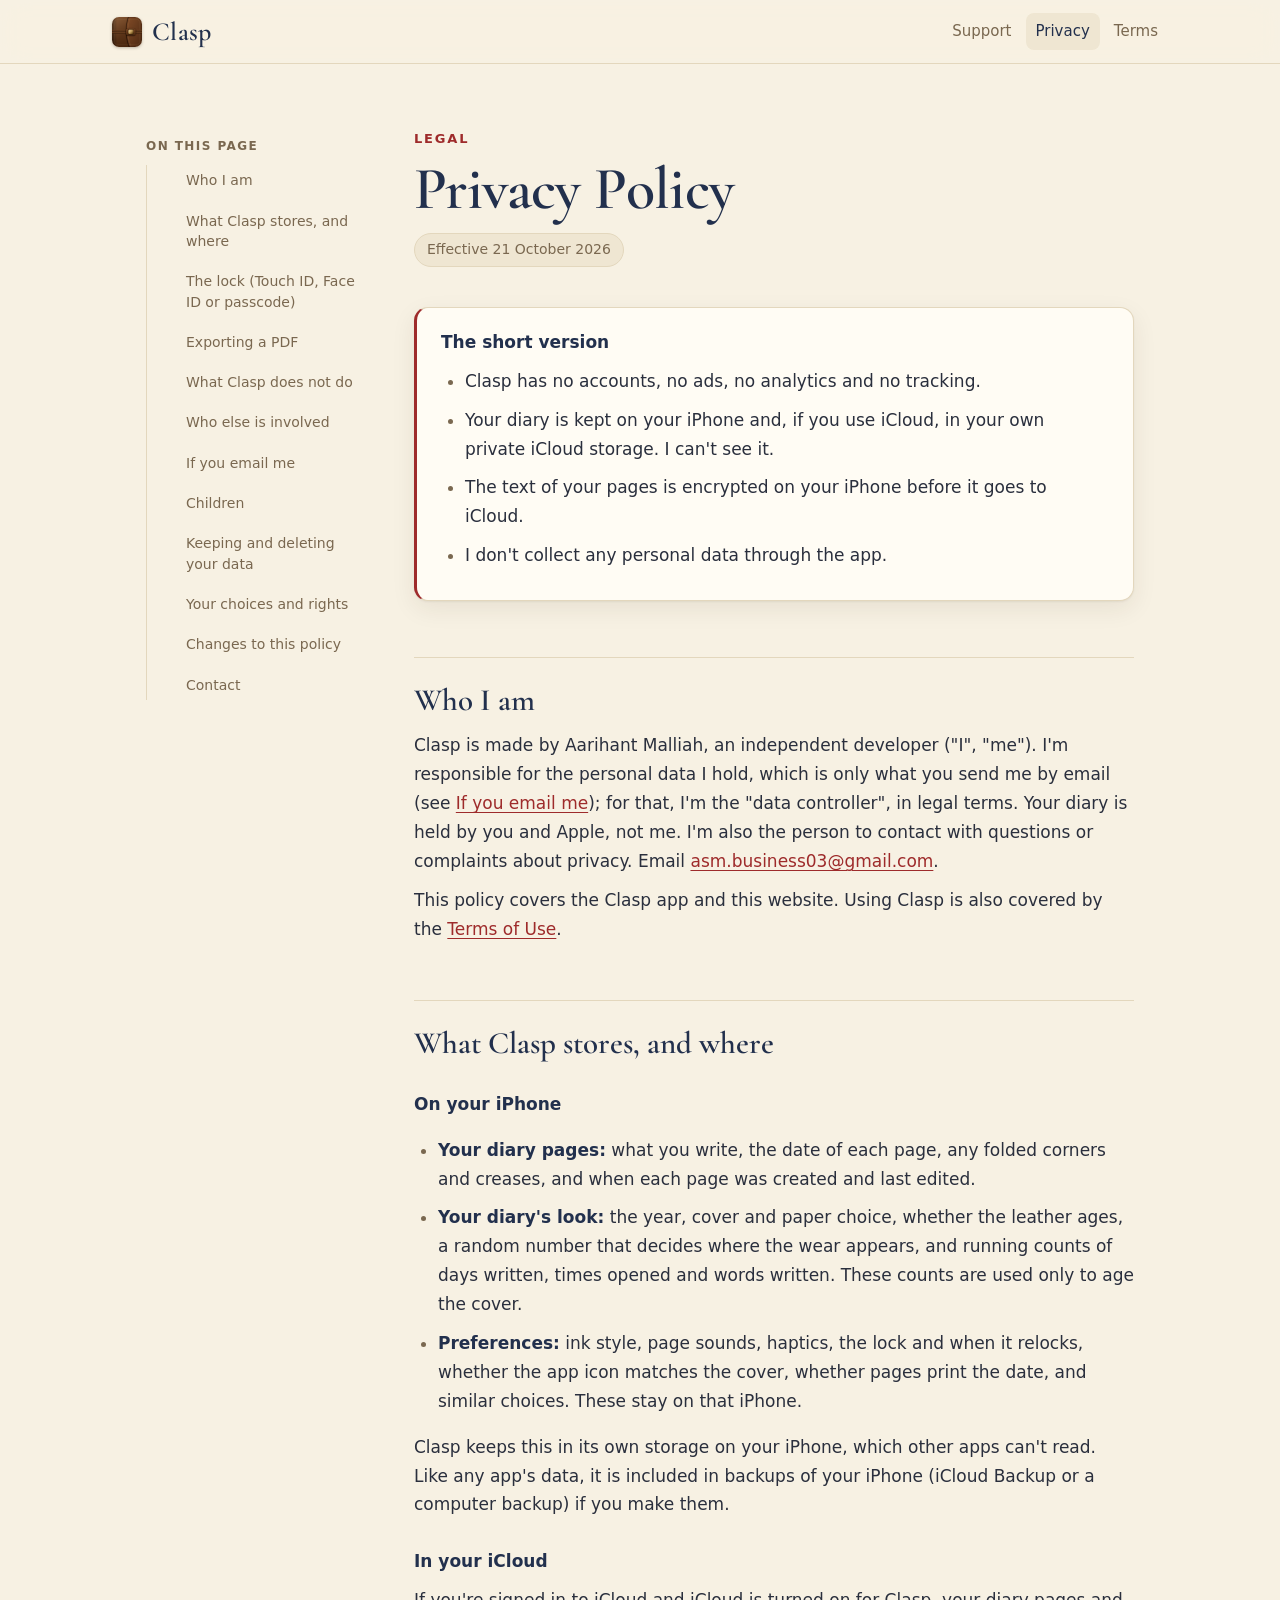
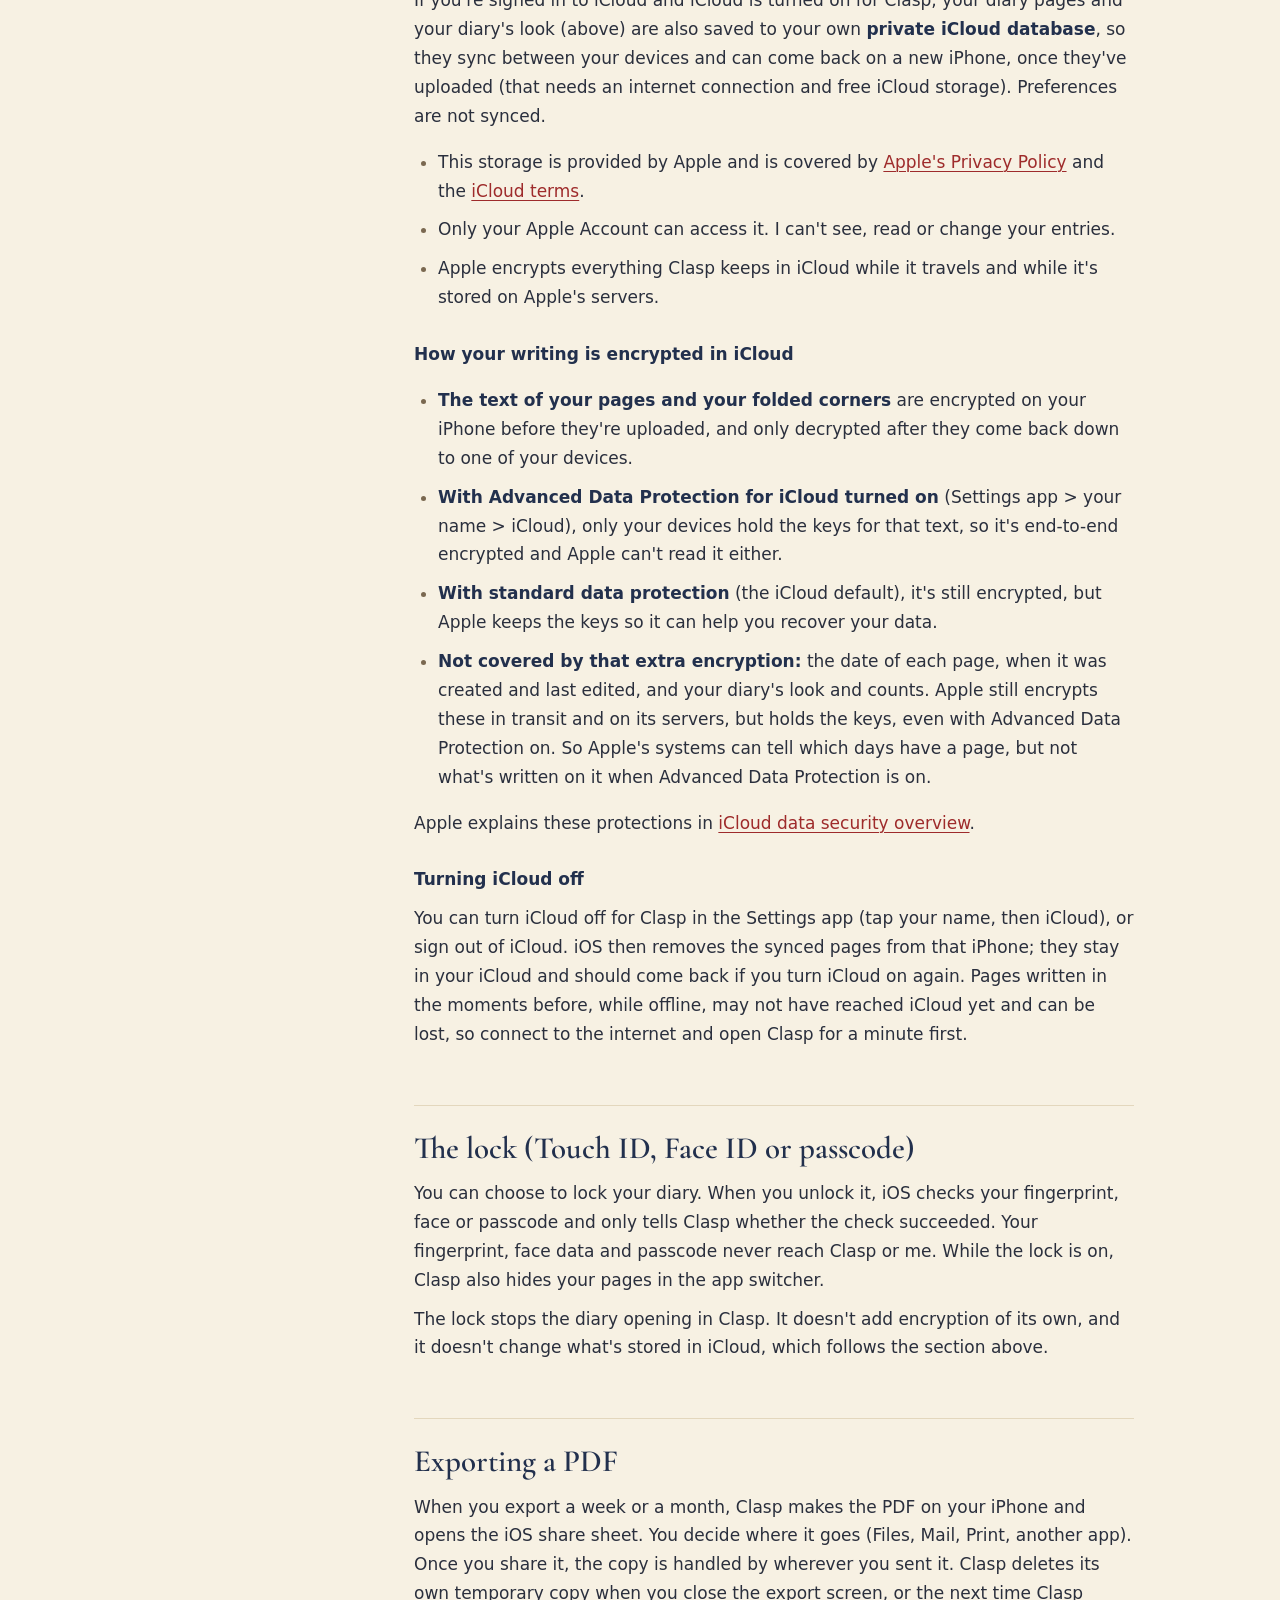
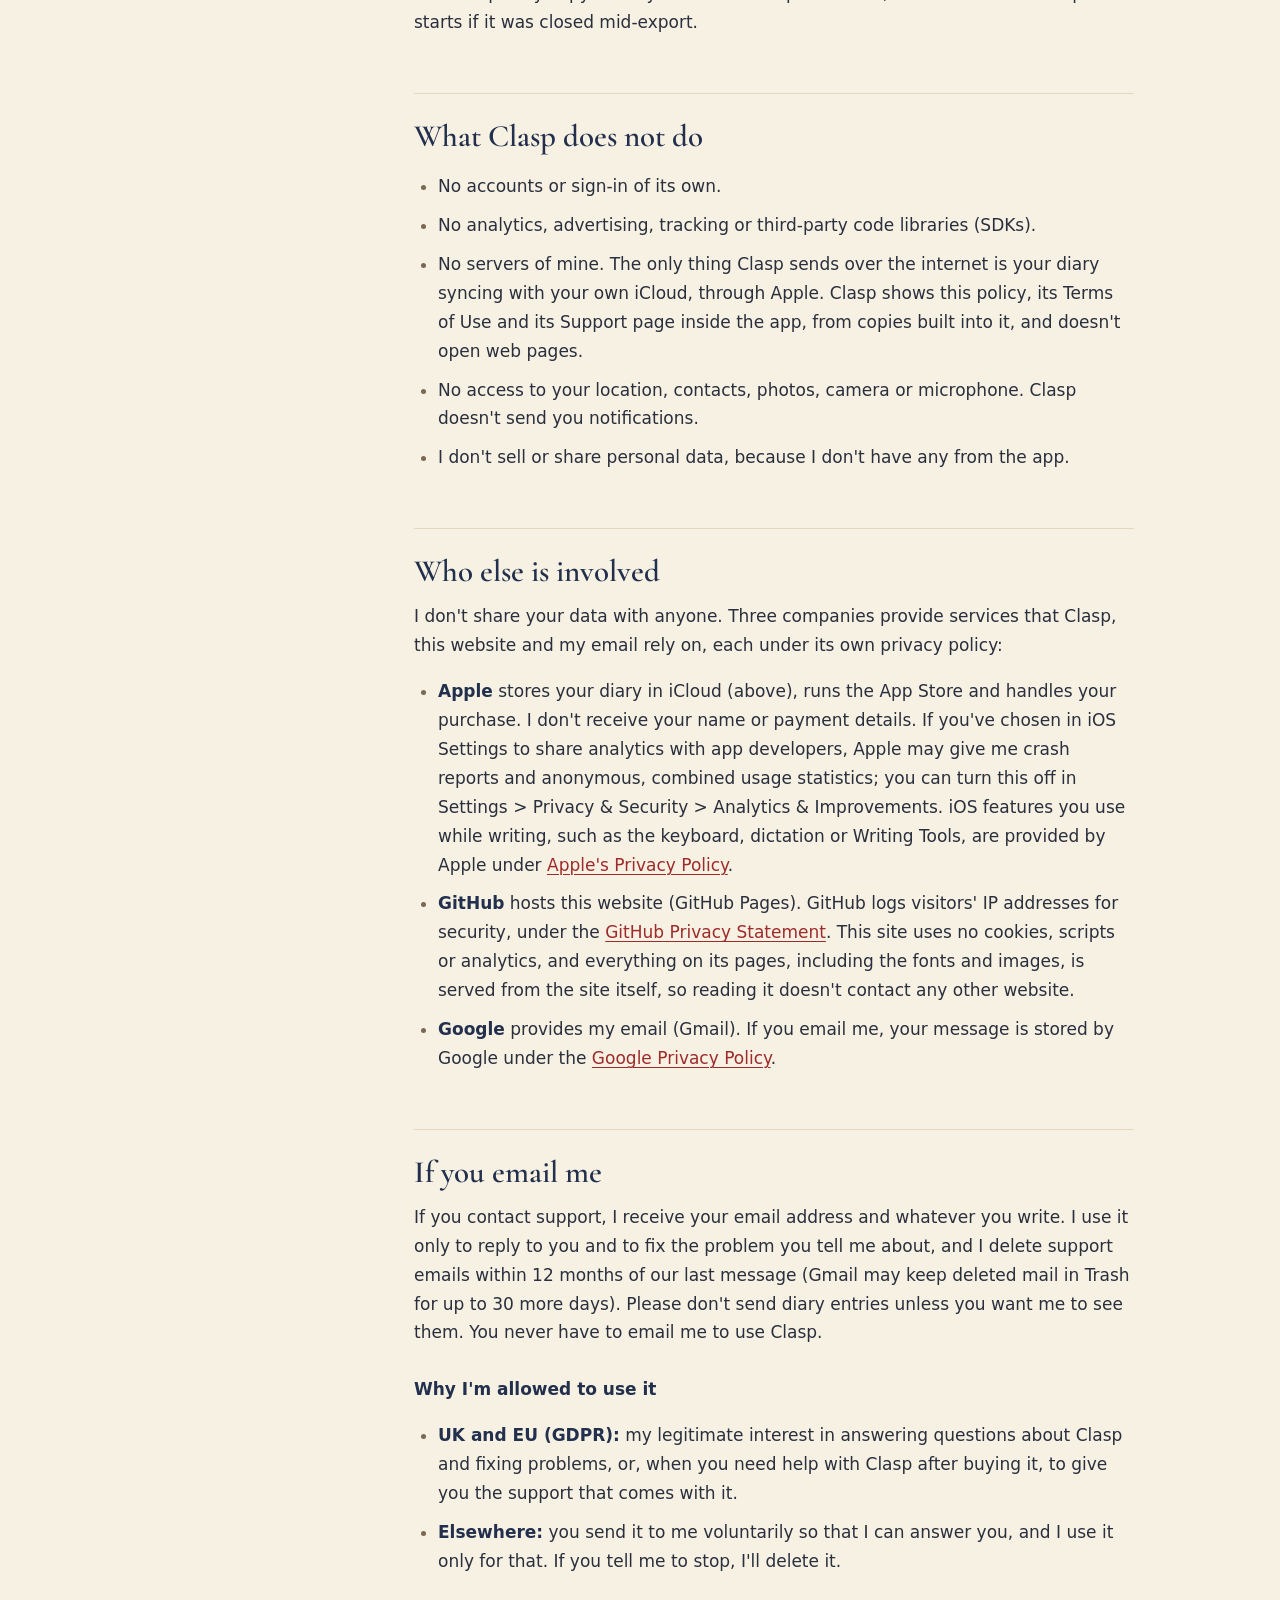
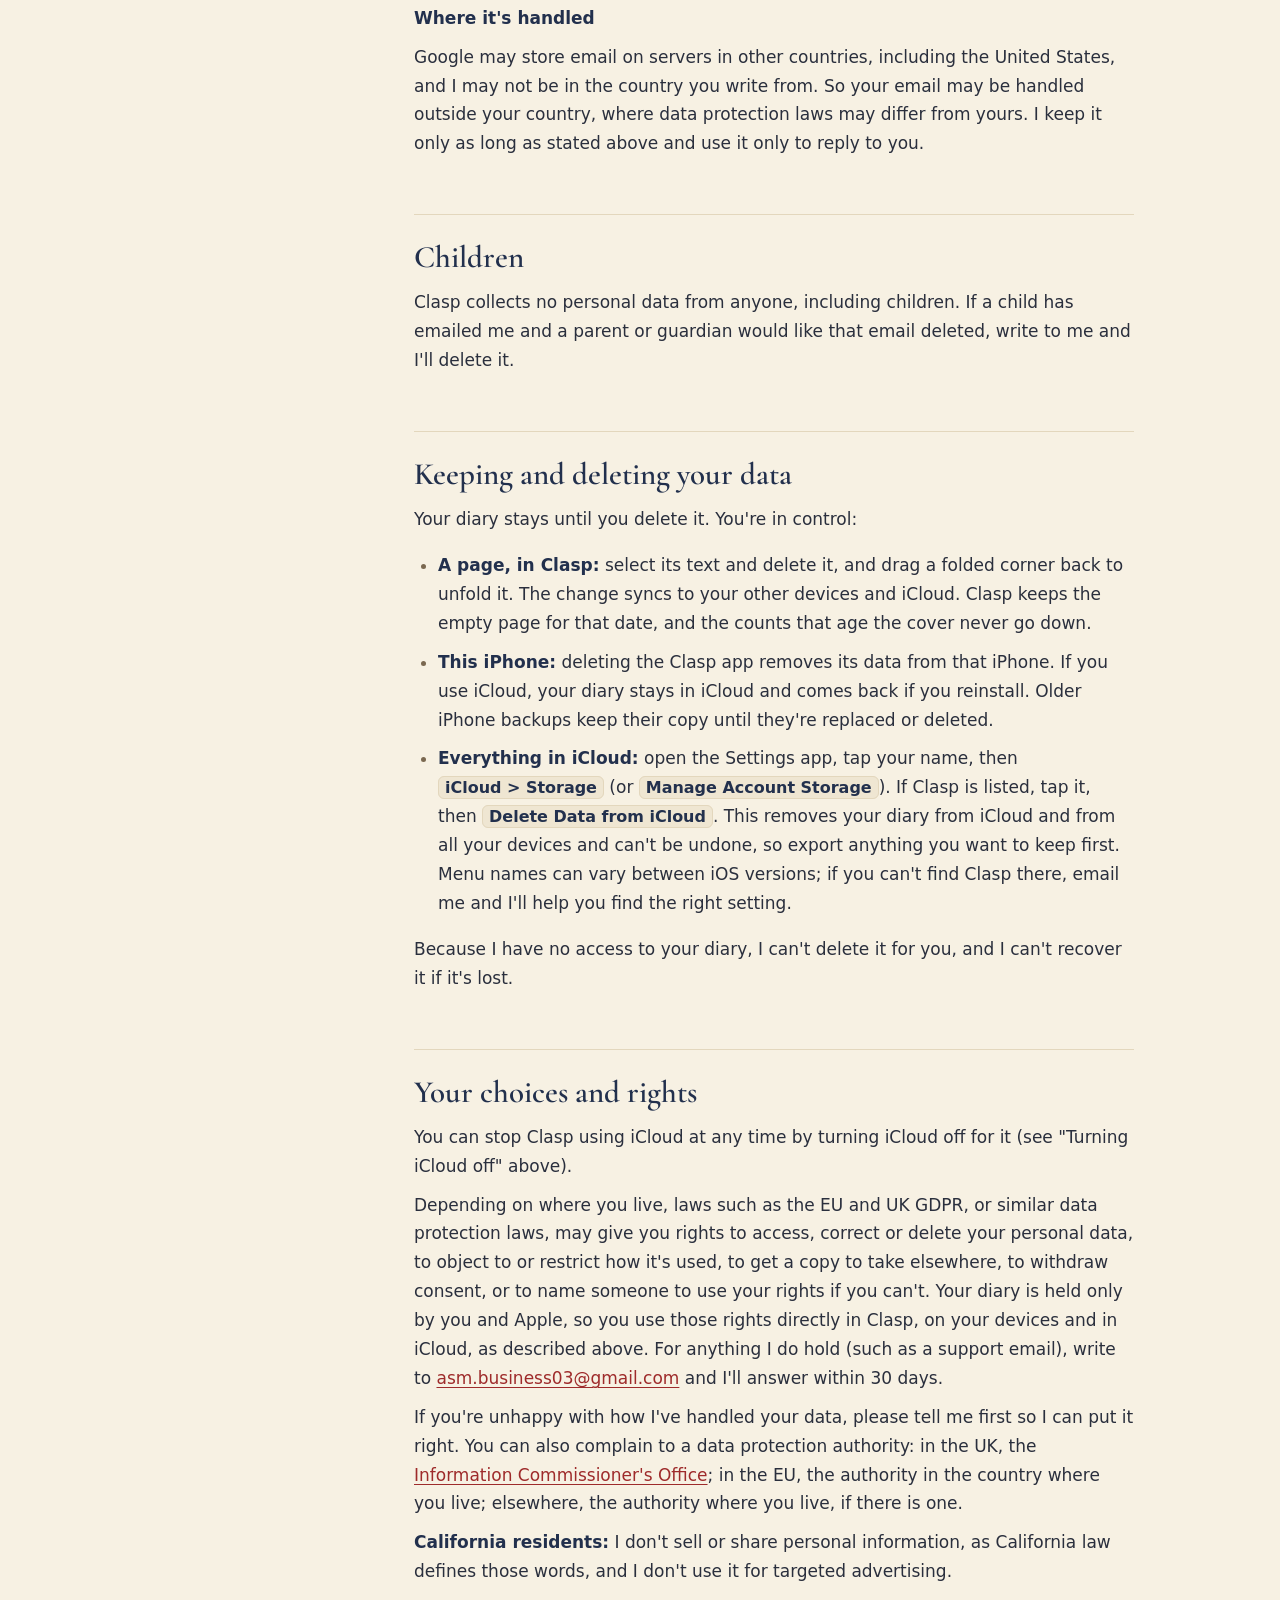
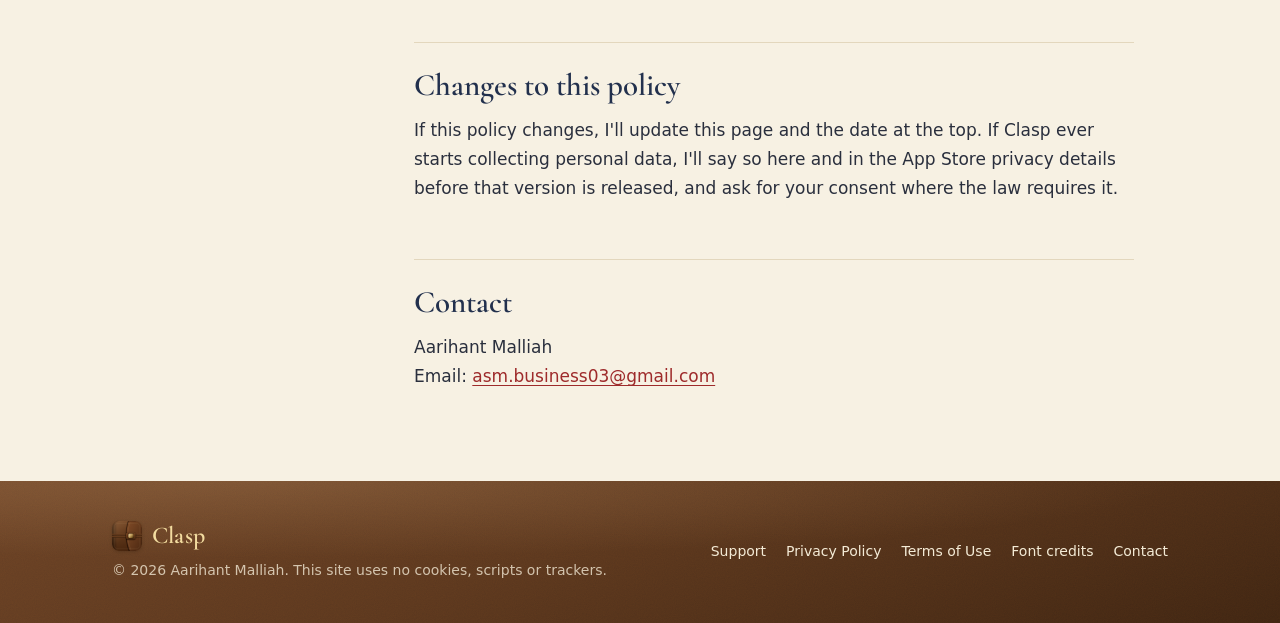
==== privacy.html @ 8ff9cea4 "Clasp website" ====
<!doctype html>
<html lang="en">
<head>
<meta charset="utf-8">
<meta name="viewport" content="width=device-width, initial-scale=1">
<meta name="color-scheme" content="light dark">
<meta name="referrer" content="no-referrer">
<title>Privacy Policy · Clasp</title>
<meta name="description" content="The Clasp privacy policy: what the app stores, where, and who can see it.">
<link rel="icon" href="images/favicon.png">
<link rel="apple-touch-icon" href="images/icon.png">
<link rel="stylesheet" href="site.css">
</head>
<body>
<header class="site-header">
  <div class="wrap">
    <a class="brand" href="./"><img src="images/icon.png" alt="" width="30" height="30"><span>Clasp</span></a>
    <nav class="site-nav" aria-label="Site">
      <a href="support.html">Support</a>
      <a href="privacy.html" aria-current="page">Privacy</a>
      <a href="terms.html">Terms</a>
    </nav>
  </div>
</header>

<div class="wrap doc">
<nav class="toc" aria-label="On this page">
  <p>On this page</p>
  <ol>
    <li><a href="#who">Who I am</a></li>
    <li><a href="#stores">What Clasp stores, and where</a></li>
    <li><a href="#lock">The lock (Touch ID, Face ID or passcode)</a></li>
    <li><a href="#export">Exporting a PDF</a></li>
    <li><a href="#not">What Clasp does not do</a></li>
    <li><a href="#others">Who else is involved</a></li>
    <li><a href="#email">If you email me</a></li>
    <li><a href="#children">Children</a></li>
    <li><a href="#keeping">Keeping and deleting your data</a></li>
    <li><a href="#rights">Your choices and rights</a></li>
    <li><a href="#changes">Changes to this policy</a></li>
    <li><a href="#contact">Contact</a></li>
  </ol>
</nav>
<main>
<div class="eyebrow">Legal</div>
<h1>Privacy Policy</h1>
<p class="meta">Effective 21 October 2026</p>

<div class="card">
  <p><strong>The short version</strong></p>
  <ul>
    <li>Clasp has no accounts, no ads, no analytics and no tracking.</li>
    <li>Your diary is kept on your iPhone and, if you use iCloud, in your own private iCloud storage. I can't see it.</li>
    <li>The text of your pages is encrypted on your iPhone before it goes to iCloud.</li>
    <li>I don't collect any personal data through the app.</li>
  </ul>
</div>

<h2 id="who">Who I am</h2>
<p>Clasp is made by Aarihant Malliah, an independent developer ("I", "me"). I'm responsible for the personal data I hold, which is only what you send me by email (see <a href="#email">If you email me</a>); for that, I'm the "data controller", in legal terms. Your diary is held by you and Apple, not me. I'm also the person to contact with questions or complaints about privacy. Email <a href="mailto:asm.business03@gmail.com">asm.business03@gmail.com</a>.</p>
<p>This policy covers the Clasp app and this website. Using Clasp is also covered by the <a href="terms.html">Terms of Use</a>.</p>

<h2 id="stores">What Clasp stores, and where</h2>
<h3>On your iPhone</h3>
<ul>
  <li><strong>Your diary pages:</strong> what you write, the date of each page, any folded corners and creases, and when each page was created and last edited.</li>
  <li><strong>Your diary's look:</strong> the year, cover and paper choice, whether the leather ages, a random number that decides where the wear appears, and running counts of days written, times opened and words written. These counts are used only to age the cover.</li>
  <li><strong>Preferences:</strong> ink style, page sounds, haptics, the lock and when it relocks, whether the app icon matches the cover, whether pages print the date, and similar choices. These stay on that iPhone.</li>
</ul>
<p>Clasp keeps this in its own storage on your iPhone, which other apps can't read. Like any app's data, it is included in backups of your iPhone (iCloud Backup or a computer backup) if you make them.</p>

<h3>In your iCloud</h3>
<p>If you're signed in to iCloud and iCloud is turned on for Clasp, your diary pages and your diary's look (above) are also saved to your own <strong>private iCloud database</strong>, so they sync between your devices and can come back on a new iPhone, once they've uploaded (that needs an internet connection and free iCloud storage). Preferences are not synced.</p>
<ul>
  <li>This storage is provided by Apple and is covered by <a href="https://www.apple.com/legal/privacy/">Apple's Privacy Policy</a> and the <a href="https://www.apple.com/legal/internet-services/icloud/">iCloud terms</a>.</li>
  <li>Only your Apple Account can access it. I can't see, read or change your entries.</li>
  <li>Apple encrypts everything Clasp keeps in iCloud while it travels and while it's stored on Apple's servers.</li>
</ul>

<h3>How your writing is encrypted in iCloud</h3>
<ul>
  <li><strong>The text of your pages and your folded corners</strong> are encrypted on your iPhone before they're uploaded, and only decrypted after they come back down to one of your devices.</li>
  <li><strong>With Advanced Data Protection for iCloud turned on</strong> (Settings app &gt; your name &gt; iCloud), only your devices hold the keys for that text, so it's end-to-end encrypted and Apple can't read it either.</li>
  <li><strong>With standard data protection</strong> (the iCloud default), it's still encrypted, but Apple keeps the keys so it can help you recover your data.</li>
  <li><strong>Not covered by that extra encryption:</strong> the date of each page, when it was created and last edited, and your diary's look and counts. Apple still encrypts these in transit and on its servers, but holds the keys, even with Advanced Data Protection on. So Apple's systems can tell which days have a page, but not what's written on it when Advanced Data Protection is on.</li>
</ul>
<p>Apple explains these protections in <a href="https://support.apple.com/en-us/102651">iCloud data security overview</a>.</p>

<h3>Turning iCloud off</h3>
<p>You can turn iCloud off for Clasp in the Settings app (tap your name, then iCloud), or sign out of iCloud. iOS then removes the synced pages from that iPhone; they stay in your iCloud and should come back if you turn iCloud on again. Pages written in the moments before, while offline, may not have reached iCloud yet and can be lost, so connect to the internet and open Clasp for a minute first.</p>

<h2 id="lock">The lock (Touch ID, Face ID or passcode)</h2>
<p>You can choose to lock your diary. When you unlock it, iOS checks your fingerprint, face or passcode and only tells Clasp whether the check succeeded. Your fingerprint, face data and passcode never reach Clasp or me. While the lock is on, Clasp also hides your pages in the app switcher.</p>
<p>The lock stops the diary opening in Clasp. It doesn't add encryption of its own, and it doesn't change what's stored in iCloud, which follows the section above.</p>

<h2 id="export">Exporting a PDF</h2>
<p>When you export a week or a month, Clasp makes the PDF on your iPhone and opens the iOS share sheet. You decide where it goes (Files, Mail, Print, another app). Once you share it, the copy is handled by wherever you sent it. Clasp deletes its own temporary copy when you close the export screen, or the next time Clasp starts if it was closed mid-export.</p>

<h2 id="not">What Clasp does not do</h2>
<ul>
  <li>No accounts or sign-in of its own.</li>
  <li>No analytics, advertising, tracking or third-party code libraries (SDKs).</li>
  <li>No servers of mine. The only thing Clasp sends over the internet is your diary syncing with your own iCloud, through Apple. Clasp shows this policy, its Terms of Use and its Support page inside the app, from copies built into it, and doesn't open web pages.</li>
  <li>No access to your location, contacts, photos, camera or microphone. Clasp doesn't send you notifications.</li>
  <li>I don't sell or share personal data, because I don't have any from the app.</li>
</ul>

<h2 id="others">Who else is involved</h2>
<p>I don't share your data with anyone. Three companies provide services that Clasp, this website and my email rely on, each under its own privacy policy:</p>
<ul>
  <li><strong>Apple</strong> stores your diary in iCloud (above), runs the App Store and handles your purchase. I don't receive your name or payment details. If you've chosen in iOS Settings to share analytics with app developers, Apple may give me crash reports and anonymous, combined usage statistics; you can turn this off in Settings &gt; Privacy &amp; Security &gt; Analytics &amp; Improvements. iOS features you use while writing, such as the keyboard, dictation or Writing Tools, are provided by Apple under <a href="https://www.apple.com/legal/privacy/">Apple's Privacy Policy</a>.</li>
  <li><strong>GitHub</strong> hosts this website (GitHub Pages). GitHub logs visitors' IP addresses for security, under the <a href="https://docs.github.com/en/site-policy/privacy-policies/github-general-privacy-statement">GitHub Privacy Statement</a>. This site uses no cookies, scripts or analytics, and everything on its pages, including the fonts and images, is served from the site itself, so reading it doesn't contact any other website.</li>
  <li><strong>Google</strong> provides my email (Gmail). If you email me, your message is stored by Google under the <a href="https://policies.google.com/privacy">Google Privacy Policy</a>.</li>
</ul>

<h2 id="email">If you email me</h2>
<p>If you contact support, I receive your email address and whatever you write. I use it only to reply to you and to fix the problem you tell me about, and I delete support emails within 12 months of our last message (Gmail may keep deleted mail in Trash for up to 30 more days). Please don't send diary entries unless you want me to see them. You never have to email me to use Clasp.</p>
<h3>Why I'm allowed to use it</h3>
<ul>
  <li><strong>UK and EU (GDPR):</strong> my legitimate interest in answering questions about Clasp and fixing problems, or, when you need help with Clasp after buying it, to give you the support that comes with it.</li>
  <li><strong>Elsewhere:</strong> you send it to me voluntarily so that I can answer you, and I use it only for that. If you tell me to stop, I'll delete it.</li>
</ul>
<h3>Where it's handled</h3>
<p>Google may store email on servers in other countries, including the United States, and I may not be in the country you write from. So your email may be handled outside your country, where data protection laws may differ from yours. I keep it only as long as stated above and use it only to reply to you.</p>

<h2 id="children">Children</h2>
<p>Clasp collects no personal data from anyone, including children. If a child has emailed me and a parent or guardian would like that email deleted, write to me and I'll delete it.</p>

<h2 id="keeping">Keeping and deleting your data</h2>
<p>Your diary stays until you delete it. You're in control:</p>
<ul>
  <li><strong>A page, in Clasp:</strong> select its text and delete it, and drag a folded corner back to unfold it. The change syncs to your other devices and iCloud. Clasp keeps the empty page for that date, and the counts that age the cover never go down.</li>
  <li><strong>This iPhone:</strong> deleting the Clasp app removes its data from that iPhone. If you use iCloud, your diary stays in iCloud and comes back if you reinstall. Older iPhone backups keep their copy until they're replaced or deleted.</li>
  <li><strong>Everything in iCloud:</strong> open the Settings app, tap your name, then <span class="path">iCloud &gt; Storage</span> (or <span class="path">Manage Account Storage</span>). If Clasp is listed, tap it, then <span class="path">Delete Data from iCloud</span>. This removes your diary from iCloud and from all your devices and can't be undone, so export anything you want to keep first. Menu names can vary between iOS versions; if you can't find Clasp there, email me and I'll help you find the right setting.</li>
</ul>
<p>Because I have no access to your diary, I can't delete it for you, and I can't recover it if it's lost.</p>

<h2 id="rights">Your choices and rights</h2>
<p>You can stop Clasp using iCloud at any time by turning iCloud off for it (see "Turning iCloud off" above).</p>
<p>Depending on where you live, laws such as the EU and UK GDPR, or similar data protection laws, may give you rights to access, correct or delete your personal data, to object to or restrict how it's used, to get a copy to take elsewhere, to withdraw consent, or to name someone to use your rights if you can't. Your diary is held only by you and Apple, so you use those rights directly in Clasp, on your devices and in iCloud, as described above. For anything I do hold (such as a support email), write to <a href="mailto:asm.business03@gmail.com">asm.business03@gmail.com</a> and I'll answer within 30 days.</p>
<p>If you're unhappy with how I've handled your data, please tell me first so I can put it right. You can also complain to a data protection authority: in the UK, the <a href="https://ico.org.uk/make-a-complaint/">Information Commissioner's Office</a>; in the EU, the authority in the country where you live; elsewhere, the authority where you live, if there is one.</p>
<p><strong>California residents:</strong> I don't sell or share personal information, as California law defines those words, and I don't use it for targeted advertising.</p>

<h2 id="changes">Changes to this policy</h2>
<p>If this policy changes, I'll update this page and the date at the top. If Clasp ever starts collecting personal data, I'll say so here and in the App Store privacy details before that version is released, and ask for your consent where the law requires it.</p>

<h2 id="contact">Contact</h2>
<p>Aarihant Malliah<br>Email: <a href="mailto:asm.business03@gmail.com">asm.business03@gmail.com</a></p>
</main>
</div>

<footer class="site-footer leather">
  <div class="wrap">
    <div>
      <a class="brand" href="./"><img src="images/icon.png" alt="" width="30" height="30"><span>Clasp</span></a>
      <p>© 2026 Aarihant Malliah. This site uses no cookies, scripts or trackers.</p>
    </div>
    <nav aria-label="Footer">
      <a href="support.html">Support</a>
      <a href="privacy.html">Privacy Policy</a>
      <a href="terms.html">Terms of Use</a>
      <a href="support.html#credits">Font credits</a>
      <a href="mailto:asm.business03@gmail.com">Contact</a>
    </nav>
  </div>
</footer>
</body>
</html>
---- site.css ----
/* Clasp website. Colours come from the app (CLAUDE.md); the serif is the app's own Cormorant
   Garamond, served from this site so no page loads anything from another server.

   Cormorant Garamond: Copyright 2015 The Cormorant Project Authors (github.com/CatharsisFonts/Cormorant).
   Licensed under the SIL Open Font License, Version 1.1; the licence is in fonts/OFL.txt.
   The files in fonts/ are a Latin subset of the original, converted to WOFF2 (a Modified Version under
   the OFL; the font has no Reserved Font Name). "Clasp Serif" is only this stylesheet's local name for it. */

@font-face {
  font-family: "Clasp Serif";
  src: url("fonts/cormorant-garamond-semibold.woff2") format("woff2");
  font-weight: 600;
  font-style: normal;
  font-display: swap;
}
@font-face {
  font-family: "Clasp Serif";
  src: url("fonts/cormorant-garamond-italic.woff2") format("woff2");
  font-weight: 400;
  font-style: italic;
  font-display: swap;
}

:root {
  --bg: #F7F1E3;
  --bg-raised: #FFFCF4;
  --bg-sunk: #EFE6D2;
  --line: #E3D7BD;
  --line-strong: #CDBE9E;
  --text: #2A2F3D;
  --heading: #22304D;
  --muted: #7A6850;
  --accent: #9E2B2B;
  --accent-soft: rgba(158, 43, 43, 0.08);
  --leather: #5B3A24;
  --leather-deep: #33200F;
  --gilt: #D2AE6D;
  --gilt-light: #F3DCA0;
  --cream: #F4EBD6;
  --shadow: 0 1px 2px rgba(51, 32, 15, 0.06), 0 8px 24px rgba(51, 32, 15, 0.08);
  --serif: "Clasp Serif", "Cormorant Garamond", "Iowan Old Style", Georgia, serif;
  --sans: -apple-system, BlinkMacSystemFont, "SF Pro Text", "Segoe UI", system-ui, sans-serif;
  --header-h: 64px;
  color-scheme: light dark;
}

@media (prefers-color-scheme: dark) {
  :root {
    --bg: #15100C;
    --bg-raised: #1F1813;
    --bg-sunk: #1A140F;
    --line: #34291F;
    --line-strong: #4A3A2C;
    --text: #E6DCC6;
    --heading: #F3E7CC;
    --muted: #B3A084;
    --accent: #E08A84;
    --accent-soft: rgba(224, 138, 132, 0.1);
    --shadow: 0 1px 2px rgba(0, 0, 0, 0.3), 0 8px 24px rgba(0, 0, 0, 0.35);
  }
}

*, *::before, *::after { box-sizing: border-box; }

html {
  -webkit-text-size-adjust: 100%;
  scroll-behavior: smooth;
  scroll-padding-top: calc(var(--header-h) + 24px);
}
@media (prefers-reduced-motion: reduce) { html { scroll-behavior: auto; } }

body {
  margin: 0;
  background: var(--bg);
  color: var(--text);
  font: 17px/1.7 var(--sans);
  -webkit-font-smoothing: antialiased;
  text-rendering: optimizeLegibility;
}

a { color: var(--accent); text-decoration-thickness: 1px; text-underline-offset: 3px; }
a:hover { text-decoration-thickness: 2px; }
:focus-visible { outline: 2px solid var(--gilt); outline-offset: 3px; border-radius: 4px; }

img { max-width: 100%; height: auto; display: block; }

.wrap { max-width: 1120px; margin: 0 auto; padding: 0 16px; }
@media (min-width: 720px) { .wrap { padding: 0 32px; } }

/* ---------- Header ---------- */

.site-header {
  position: sticky;
  top: 0;
  z-index: 10;
  height: var(--header-h);
  background: color-mix(in srgb, var(--bg) 86%, transparent);
  -webkit-backdrop-filter: saturate(160%) blur(14px);
  backdrop-filter: saturate(160%) blur(14px);
  border-bottom: 1px solid var(--line);
}
.site-header .wrap {
  height: 100%;
  display: flex;
  align-items: center;
  justify-content: space-between;
  gap: 16px;
}
.brand {
  display: flex;
  align-items: center;
  gap: 10px;
  color: var(--heading);
  text-decoration: none;
  font: 600 26px/1 var(--serif);
  letter-spacing: 0.01em;
}
.brand img { width: 30px; height: 30px; border-radius: 7px; box-shadow: 0 1px 3px rgba(51, 32, 15, 0.3); }
.site-nav { display: flex; gap: 4px; }
.site-nav a {
  color: var(--muted);
  text-decoration: none;
  font-size: 15px;
  font-weight: 500;
  padding: 6px 10px;
  border-radius: 8px;
}
.site-nav a:hover { color: var(--heading); background: var(--bg-sunk); }
.site-nav a[aria-current="page"] { color: var(--heading); background: var(--bg-sunk); }
@media (max-width: 420px) {
  .brand span { display: none; }
  .site-nav a { padding: 6px 8px; }
}

/* ---------- Leather (home hero and footer) ---------- */

.leather {
  position: relative;
  color: var(--cream);
  background:
    radial-gradient(120% 90% at 20% 0%, rgba(232, 185, 135, 0.18), transparent 60%),
    linear-gradient(160deg, #6A4227 0%, #5A371F 45%, #3E2513 100%);
  isolation: isolate;
}
/* Fine grain, as on the app's cover. */
.leather::before {
  content: "";
  position: absolute;
  inset: 0;
  z-index: -1;
  opacity: 0.35;
  mix-blend-mode: soft-light;
  background-image: url("data:image/svg+xml,%3Csvg xmlns='http://www.w3.org/2000/svg' width='160' height='160'%3E%3Cfilter id='n'%3E%3CfeTurbulence type='fractalNoise' baseFrequency='0.9' numOctaves='2' stitchTiles='stitch'/%3E%3CfeColorMatrix values='0 0 0 0 0.5 0 0 0 0 0.35 0 0 0 0 0.2 0 0 0 1 0'/%3E%3C/filter%3E%3Crect width='100%25' height='100%25' filter='url(%23n)'/%3E%3C/svg%3E");
}

/* ---------- Home ---------- */

.hero { overflow: hidden; }
.hero .wrap {
  display: grid;
  gap: 40px;
  align-items: center;
  padding-top: 56px;
  padding-bottom: 56px;
}
@media (min-width: 900px) {
  .hero .wrap { grid-template-columns: 1.1fr 1fr; padding-top: 88px; padding-bottom: 88px; }
}
/* Saddle stitching inside the hero's edge. */
.hero::after {
  content: "";
  position: absolute;
  inset: 12px;
  border: 1.5px dashed rgba(201, 160, 106, 0.55);
  border-radius: 18px;
  pointer-events: none;
}
.eyebrow {
  font-size: 13px;
  font-weight: 600;
  letter-spacing: 0.14em;
  text-transform: uppercase;
  color: var(--accent);
  margin: 0 0 12px;
}
.hero .eyebrow { color: var(--gilt); }
.hero h1 {
  font: 600 clamp(56px, 9vw, 96px)/0.95 var(--serif);
  color: var(--gilt-light);
  margin: 0 0 20px;
  letter-spacing: -0.01em;
}
.hero .lead {
  font: italic 400 clamp(22px, 2.6vw, 28px)/1.35 var(--serif);
  color: var(--cream);
  margin: 0 0 20px;
  max-width: 30ch;
}
.hero p { color: rgba(244, 235, 214, 0.86); max-width: 52ch; margin: 0 0 28px; }
.pills { display: flex; flex-wrap: wrap; gap: 8px; padding: 0; margin: 0; list-style: none; }
.pills li {
  font-size: 14px;
  padding: 6px 12px;
  border-radius: 999px;
  border: 1px solid rgba(210, 174, 109, 0.45);
  background: rgba(51, 32, 15, 0.35);
  color: var(--gilt-light);
}
.phones {
  position: relative;
  display: flex;
  justify-content: center;
  align-items: flex-end;
  gap: 0;
  min-height: 360px;
}
.phones img {
  width: min(46%, 250px);
  border-radius: 34px;
  border: 6px solid #1B130D;
  box-shadow: 0 30px 60px rgba(0, 0, 0, 0.45), 0 0 0 1px rgba(210, 174, 109, 0.25);
  background: #1B130D;
}
.phones img:first-child { transform: rotate(-4deg) translateX(14px); z-index: 1; }
.phones img:last-child { transform: rotate(4deg) translateX(-14px) translateY(-24px); }

.section { padding: 72px 0; }
.section-head { max-width: 640px; margin-bottom: 40px; }
.section-head h2 {
  font: 600 clamp(34px, 4.4vw, 46px)/1.1 var(--serif);
  color: var(--heading);
  margin: 0 0 12px;
}
.section-head p { color: var(--muted); margin: 0; }

.features {
  display: grid;
  gap: 16px;
  grid-template-columns: repeat(auto-fit, minmax(260px, 1fr));
}
.feature {
  background: var(--bg-raised);
  border: 1px solid var(--line);
  border-radius: 16px;
  padding: 24px;
  box-shadow: var(--shadow);
}
.feature h3 {
  font: 600 25px/1.2 var(--serif);
  color: var(--heading);
  margin: 0 0 8px;
}
.feature h3::before {
  content: "";
  display: block;
  width: 28px;
  height: 2px;
  margin-bottom: 16px;
  background: var(--gilt);
}
.feature p { margin: 0; font-size: 16px; color: var(--text); }

.promise {
  display: grid;
  gap: 24px;
  align-items: center;
  background: var(--bg-raised);
  border: 1px solid var(--line);
  border-left: 3px solid var(--accent);
  border-radius: 16px;
  padding: 28px;
}
@media (min-width: 800px) { .promise { grid-template-columns: 1fr auto; padding: 36px 40px; } }
.promise h2 { font: 600 32px/1.15 var(--serif); color: var(--heading); margin: 0 0 8px; }
.promise p { margin: 0; color: var(--text); max-width: 60ch; }
.button {
  display: inline-block;
  padding: 12px 20px;
  border-radius: 10px;
  background: var(--heading);
  color: var(--bg);
  text-decoration: none;
  font-weight: 600;
  font-size: 15px;
  white-space: nowrap;
}
.button:hover { opacity: 0.9; }
.button.secondary { background: transparent; color: var(--heading); border: 1px solid var(--line-strong); }
.actions { display: flex; flex-wrap: wrap; gap: 10px; }

/* ---------- Documents (privacy, terms, support) ---------- */

.doc {
  display: grid;
  gap: 48px;
  padding-top: 48px;
  padding-bottom: 80px;
}
@media (min-width: 1000px) {
  .doc { grid-template-columns: 220px minmax(0, 720px); justify-content: center; padding-top: 64px; }
}

.toc { display: none; }
@media (min-width: 1000px) {
  .toc {
    display: block;
    position: sticky;
    top: calc(var(--header-h) + 32px);
    align-self: start;
    max-height: calc(100vh - var(--header-h) - 64px);
    overflow: auto;
    font-size: 14px;
    line-height: 1.45;
  }
  .toc-inline { display: none; }
}
.toc p {
  margin: 0 0 12px;
  font-size: 12px;
  font-weight: 600;
  letter-spacing: 0.12em;
  text-transform: uppercase;
  color: var(--muted);
}
.toc ol { list-style: none; margin: 0; padding: 0; border-left: 1px solid var(--line); }
.toc a {
  display: block;
  padding: 5px 0 5px 14px;
  margin-left: -1px;
  border-left: 2px solid transparent;
  color: var(--muted);
  text-decoration: none;
}
.toc a:hover { color: var(--heading); border-left-color: var(--gilt); }

.doc main { min-width: 0; }
.doc .eyebrow { margin-bottom: 8px; }
.doc h1 {
  font: 600 clamp(44px, 6vw, 60px)/1.05 var(--serif);
  color: var(--heading);
  margin: 0 0 12px;
  letter-spacing: -0.01em;
}
.doc h1 + .meta {
  display: inline-block;
  margin: 0 0 32px;
  padding: 4px 12px;
  border-radius: 999px;
  background: var(--bg-sunk);
  border: 1px solid var(--line);
  font-size: 14px;
  color: var(--muted);
}
.doc h2 {
  font: 600 31px/1.2 var(--serif);
  color: var(--heading);
  margin: 56px 0 12px;
  padding-top: 24px;
  border-top: 1px solid var(--line);
}
.doc h3 {
  font-size: 17px;
  font-weight: 650;
  color: var(--heading);
  margin: 28px 0 6px;
}
.doc p, .doc li { margin: 10px 0; }
.doc ul, .doc ol { padding-left: 24px; }
.doc li::marker { color: var(--muted); }
.doc strong { color: var(--heading); font-weight: 600; }
.doc small { color: var(--muted); font-size: 14px; }
.meta { color: var(--muted); }

.card {
  background: var(--bg-raised);
  border: 1px solid var(--line);
  border-left: 3px solid var(--accent);
  border-radius: 14px;
  padding: 20px 24px;
  margin: 8px 0 32px;
  box-shadow: var(--shadow);
}
.card > p:first-child { margin-top: 0; }
.card > :last-child { margin-bottom: 0; }
.card ul { margin: 8px 0 0; }

.toc-inline + ul {
  columns: 2 220px;
  column-gap: 32px;
  background: var(--bg-raised);
  border: 1px solid var(--line);
  border-radius: 14px;
  padding: 16px 20px 16px 40px;
  font-size: 15px;
}
.toc-inline + ul li { margin: 4px 0; break-inside: avoid; }

.path {
  font-weight: 600;
  font-size: 0.94em;
  color: var(--heading);
  background: var(--bg-sunk);
  border: 1px solid var(--line);
  border-radius: 6px;
  padding: 1px 6px;
  white-space: nowrap;
}

details {
  background: var(--bg-raised);
  border: 1px solid var(--line);
  border-radius: 14px;
  margin: 12px 0;
  padding: 0 20px;
}
details[open] { padding-bottom: 8px; box-shadow: var(--shadow); }
summary {
  list-style: none;
  cursor: pointer;
  display: flex;
  justify-content: space-between;
  align-items: center;
  gap: 16px;
  padding: 16px 0;
  font-weight: 600;
  color: var(--heading);
}
summary::-webkit-details-marker { display: none; }
summary::after {
  content: "+";
  flex: none;
  width: 26px;
  height: 26px;
  border-radius: 50%;
  display: grid;
  place-items: center;
  border: 1px solid var(--line-strong);
  color: var(--muted);
  font-weight: 400;
  font-size: 18px;
  line-height: 1;
}
details[open] summary::after { content: "\2212"; }
details[open] summary { border-bottom: 1px solid var(--line); margin-bottom: 8px; }

/* ---------- Footer ---------- */

.site-footer { color: rgba(244, 235, 214, 0.78); font-size: 14px; }
.site-footer .wrap {
  display: grid;
  gap: 24px;
  padding-top: 40px;
  padding-bottom: 40px;
}
@media (min-width: 760px) { .site-footer .wrap { grid-template-columns: 1fr auto; align-items: center; } }
.site-footer .brand { color: var(--gilt-light); font-size: 24px; }
.site-footer p { margin: 8px 0 0; }
.site-footer nav { display: flex; flex-wrap: wrap; gap: 6px 20px; }
.site-footer a { color: var(--cream); text-decoration: none; }
.site-footer a:hover { text-decoration: underline; }
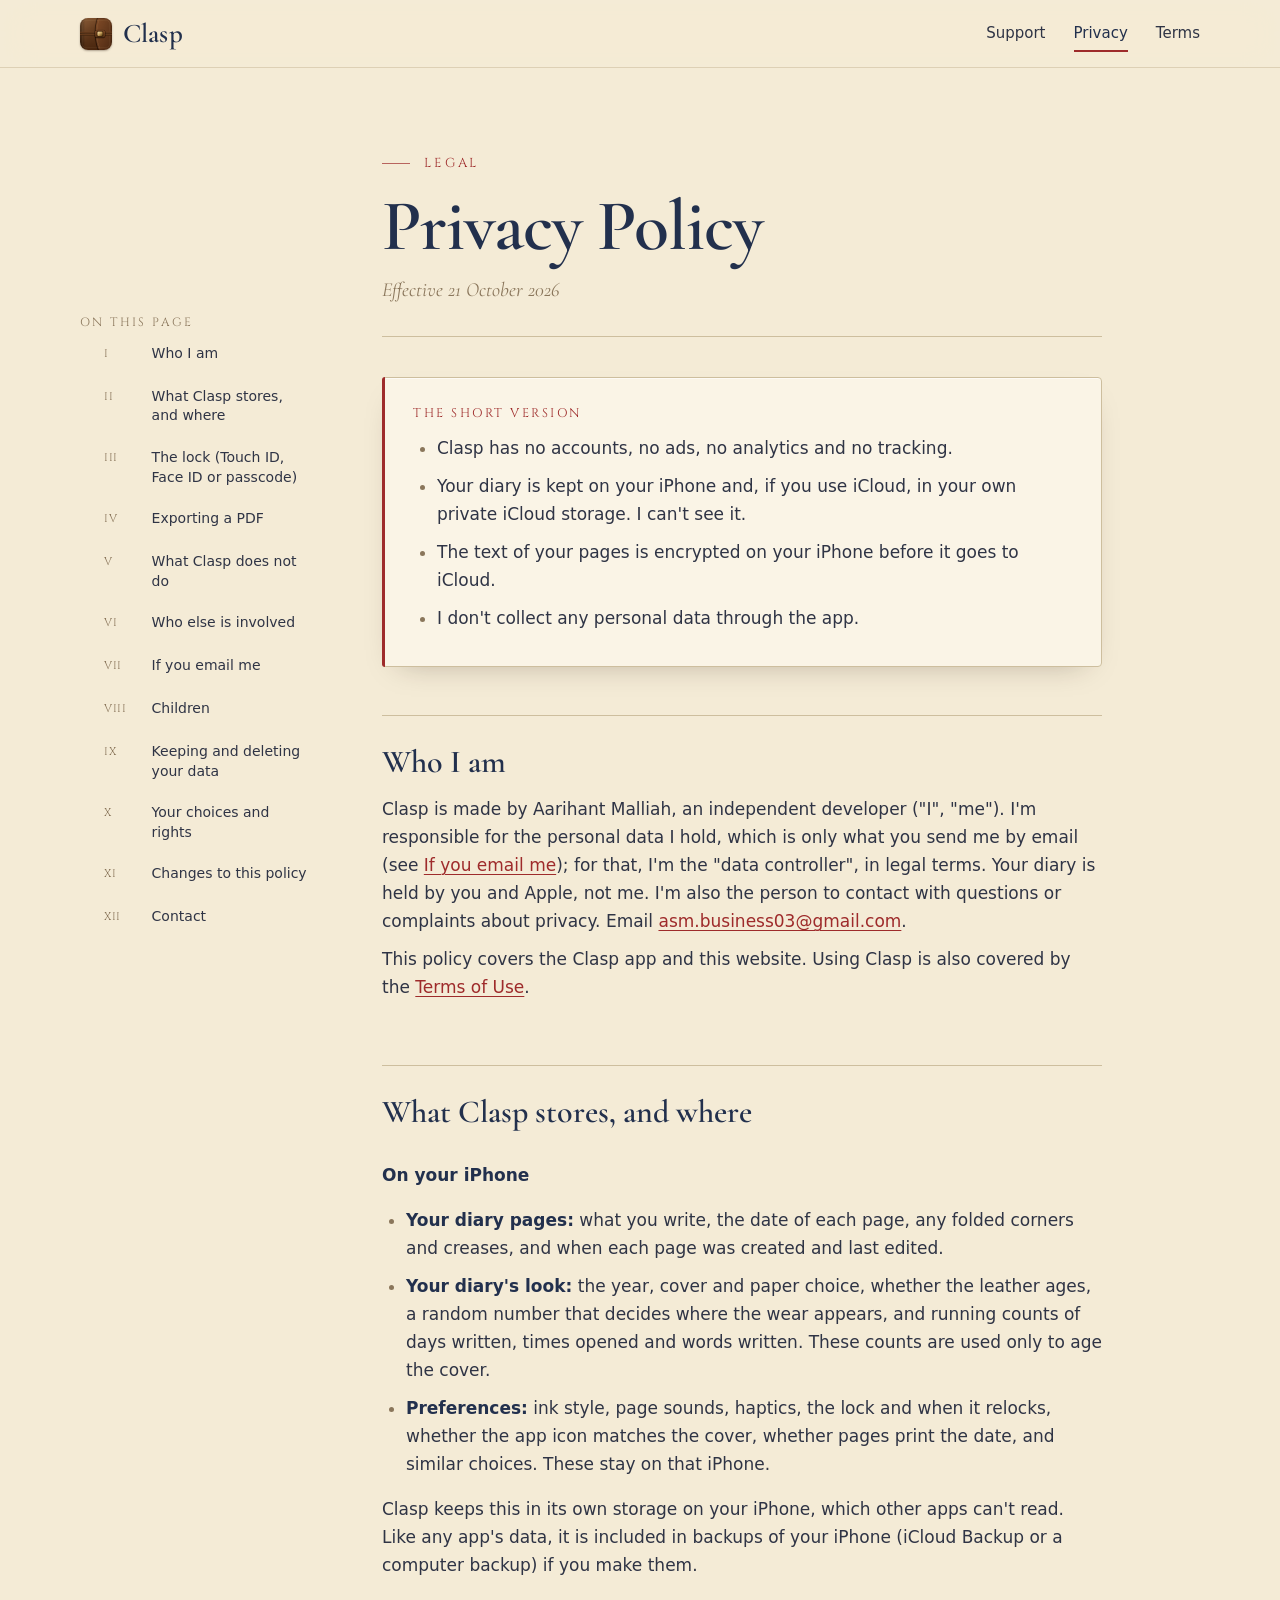
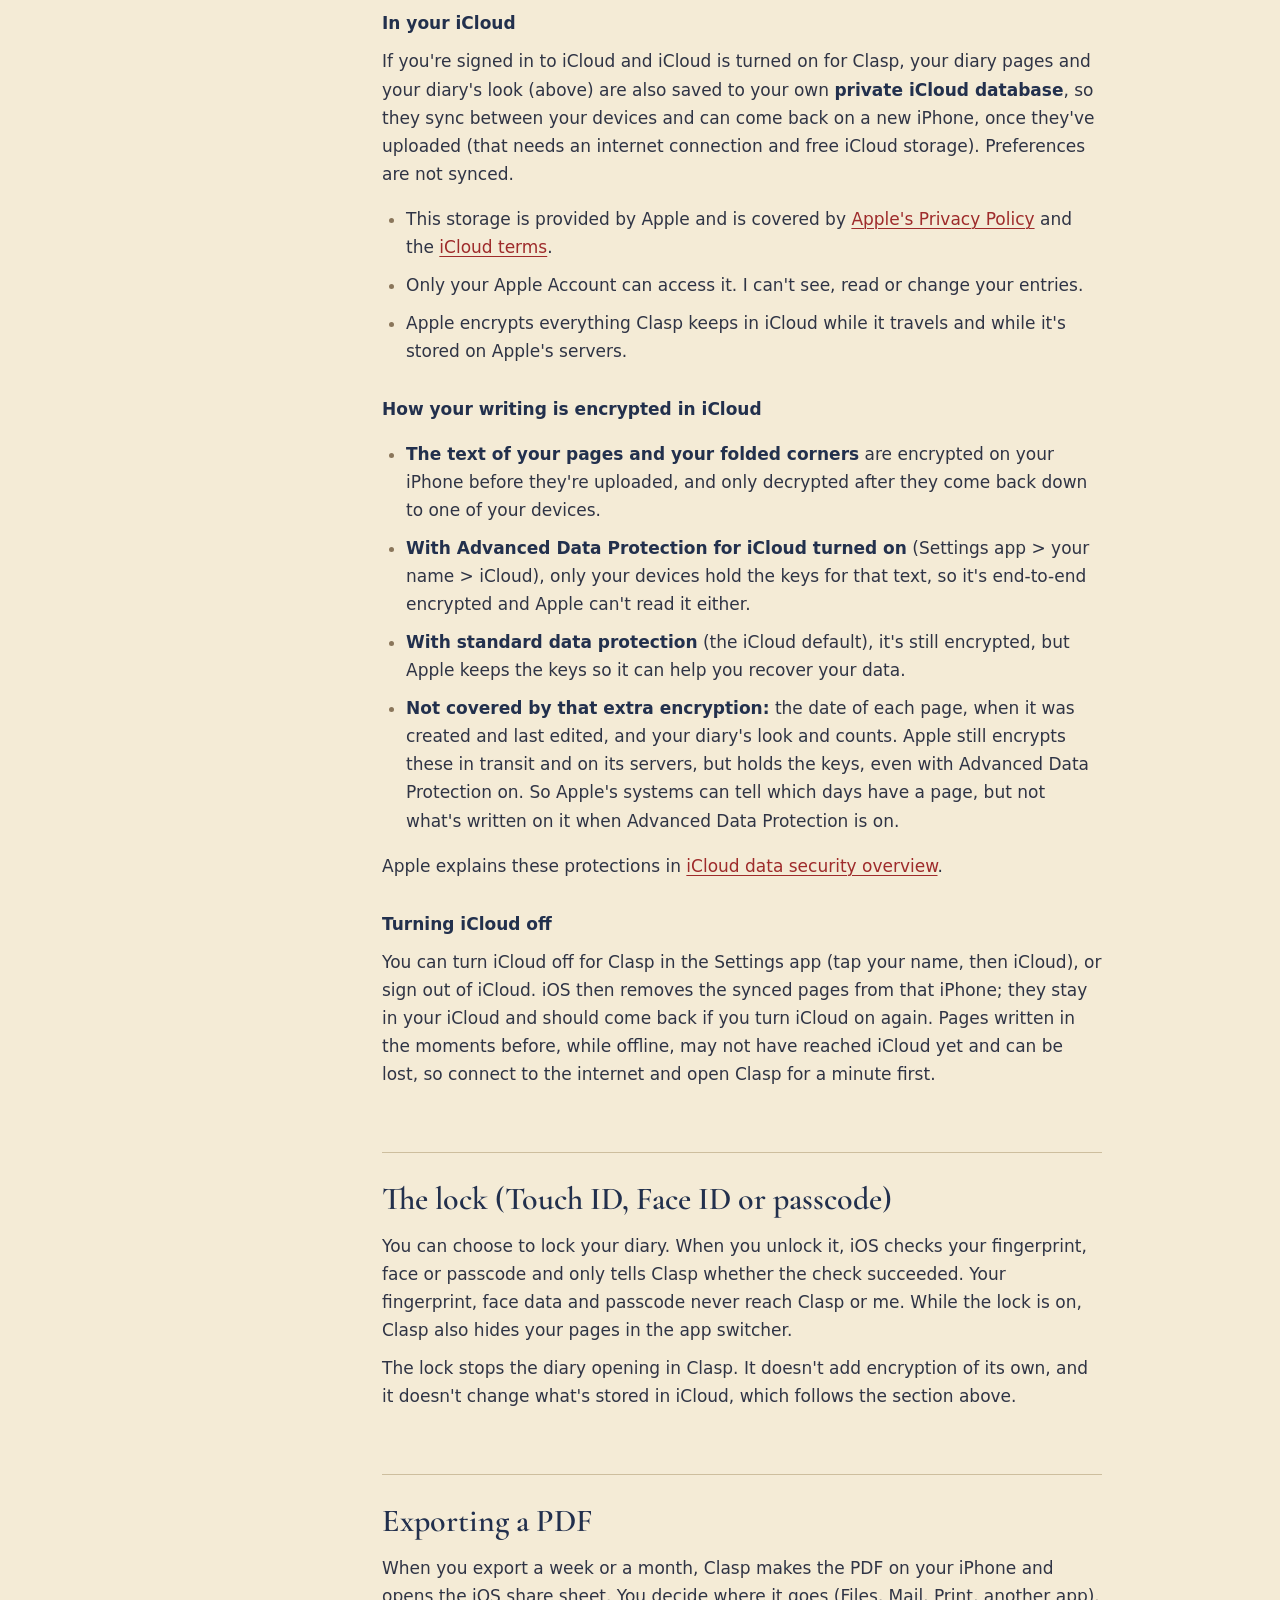
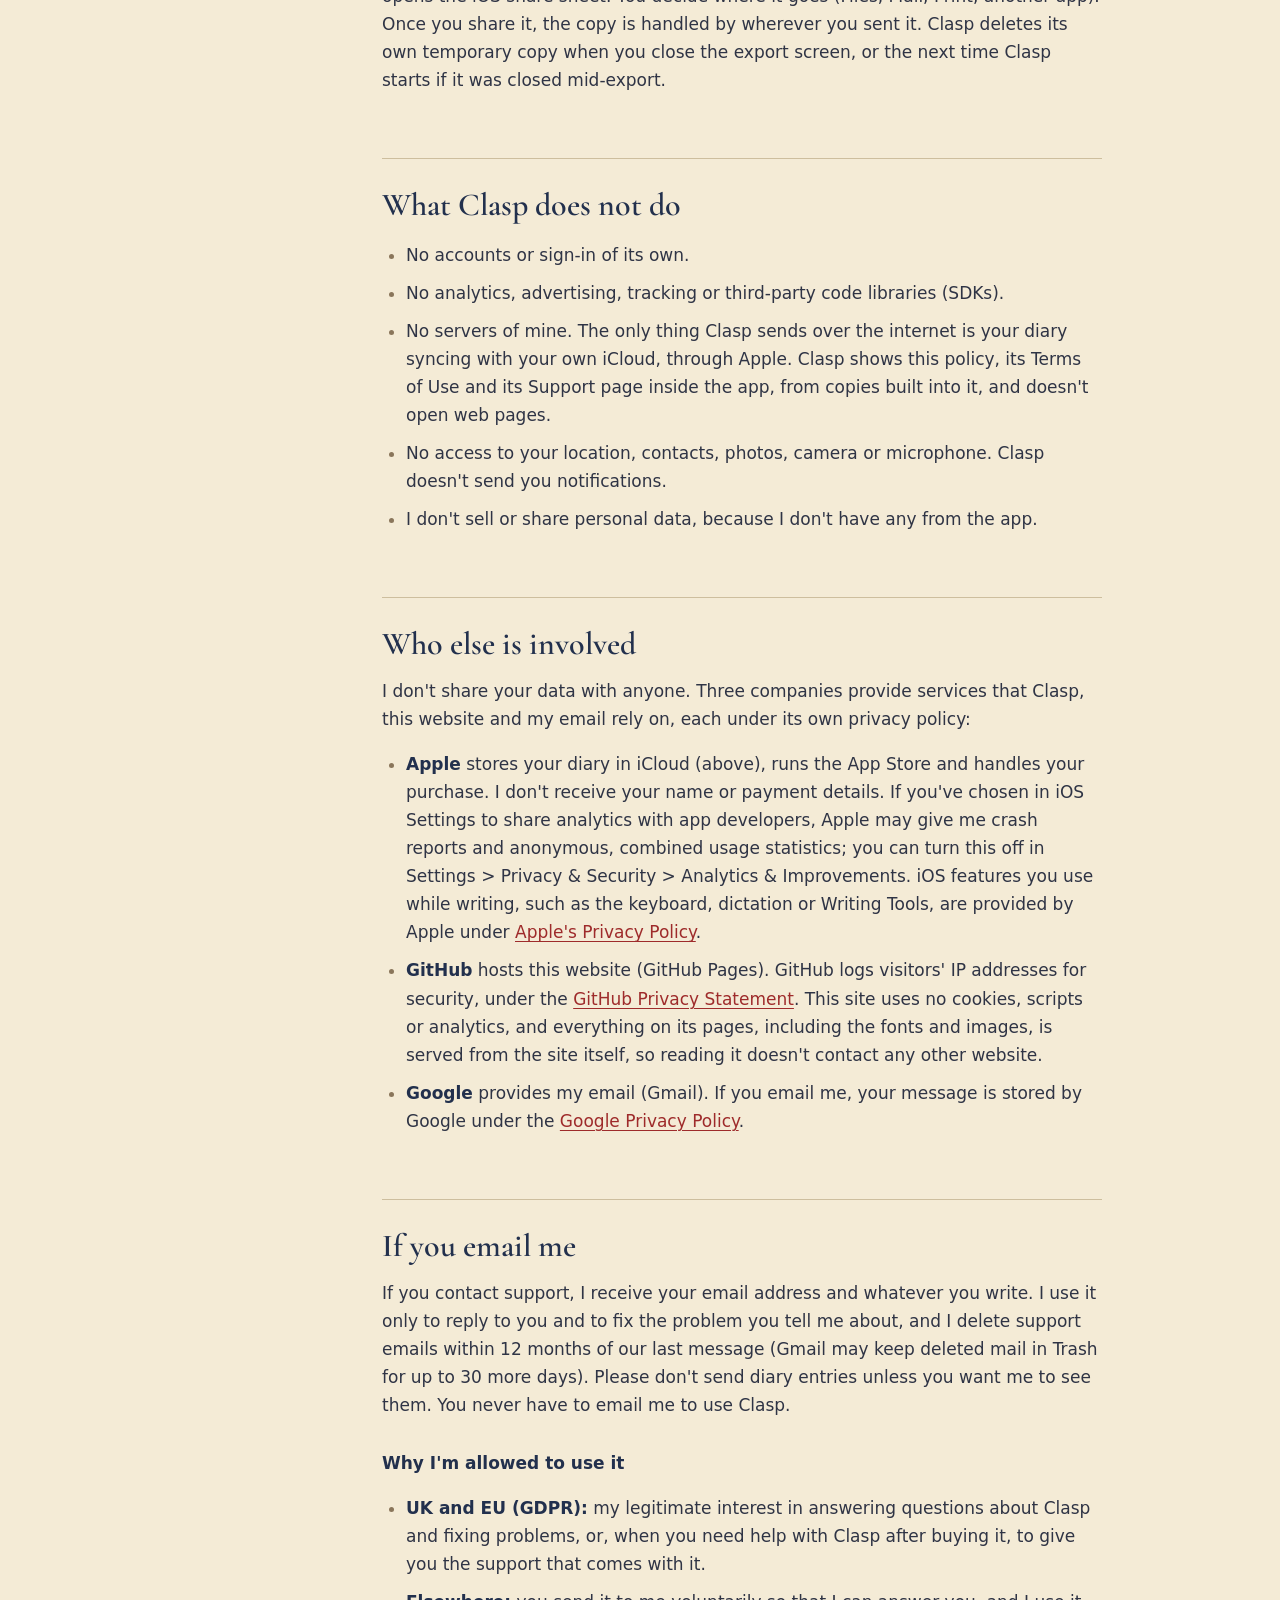
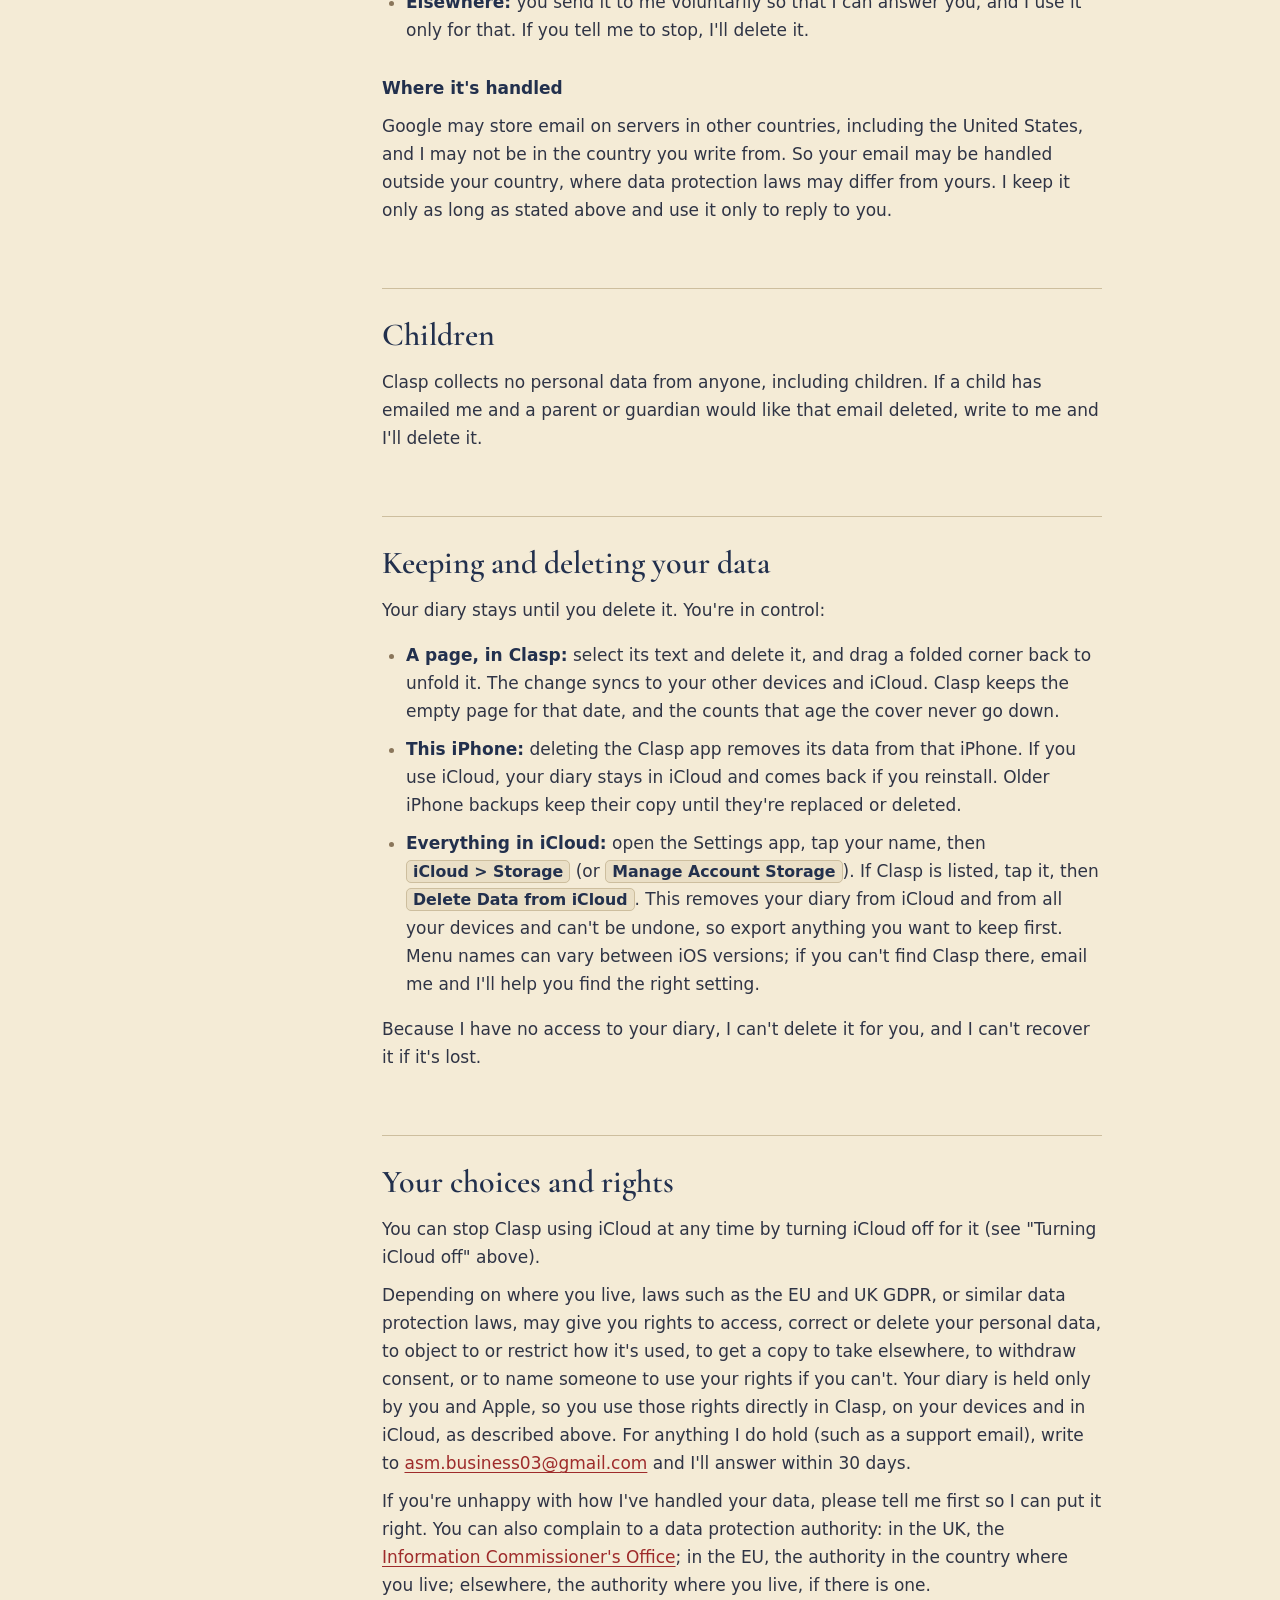
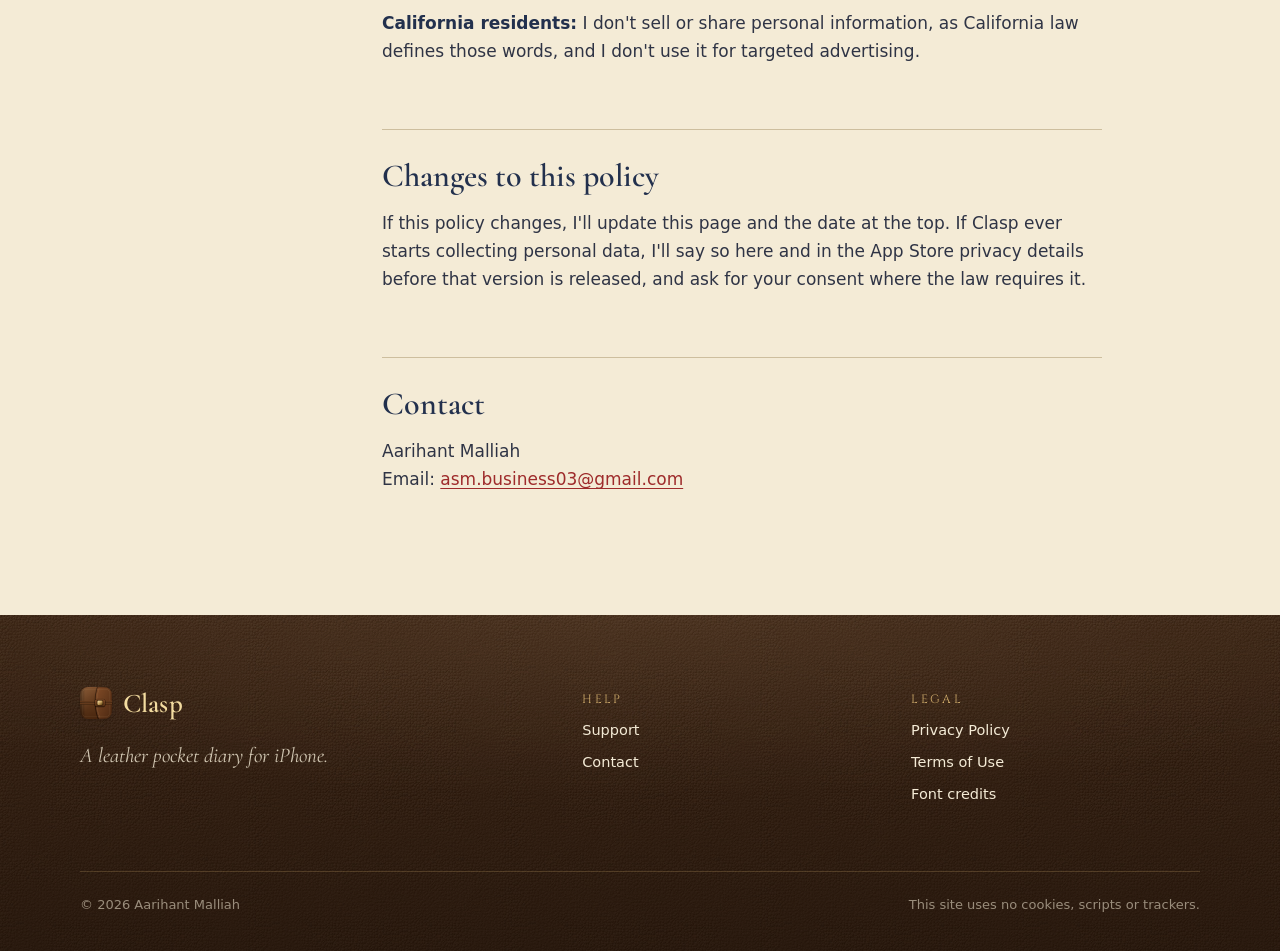
==== commit a08bdd5a: "Redesign the site" ====
--- a/privacy.html
+++ b/privacy.html
@@ -5,16 +5,19 @@
 <meta name="viewport" content="width=device-width, initial-scale=1">
 <meta name="color-scheme" content="light dark">
 <meta name="referrer" content="no-referrer">
+<meta name="theme-color" content="#F4EBD6">
 <title>Privacy Policy · Clasp</title>
 <meta name="description" content="The Clasp privacy policy: what the app stores, where, and who can see it.">
 <link rel="icon" href="images/favicon.png">
 <link rel="apple-touch-icon" href="images/icon.png">
+<link rel="preload" href="fonts/cormorant-garamond-semibold.woff2" as="font" type="font/woff2" crossorigin>
 <link rel="stylesheet" href="site.css">
 </head>
 <body>
+<a class="skip" href="#main">Skip to content</a>
 <header class="site-header">
   <div class="wrap">
-    <a class="brand" href="./"><img src="images/icon.png" alt="" width="30" height="30"><span>Clasp</span></a>
+    <a class="brand" href="./" aria-label="Clasp home"><img src="images/icon.png" alt="" width="32" height="32"><span>Clasp</span></a>
     <nav class="site-nav" aria-label="Site">
       <a href="support.html">Support</a>
       <a href="privacy.html" aria-current="page">Privacy</a>
@@ -41,7 +44,7 @@
     <li><a href="#contact">Contact</a></li>
   </ol>
 </nav>
-<main>
+<main id="main">
 <div class="eyebrow">Legal</div>
 <h1>Privacy Policy</h1>
 <p class="meta">Effective 21 October 2026</p>
@@ -149,19 +152,33 @@
 </main>
 </div>
 
-<footer class="site-footer leather">
+<footer class="site-footer leather deep">
   <div class="wrap">
-    <div>
-      <a class="brand" href="./"><img src="images/icon.png" alt="" width="30" height="30"><span>Clasp</span></a>
-      <p>© 2026 Aarihant Malliah. This site uses no cookies, scripts or trackers.</p>
+    <div class="footer-grid">
+      <div>
+        <a class="brand" href="./"><img src="images/icon.png" alt="" width="32" height="32"><span>Clasp</span></a>
+        <p class="tagline">A leather pocket diary for iPhone.</p>
+      </div>
+      <div>
+        <h2>Help</h2>
+        <ul>
+          <li><a href="support.html">Support</a></li>
+          <li><a href="mailto:asm.business03@gmail.com">Contact</a></li>
+        </ul>
+      </div>
+      <div>
+        <h2>Legal</h2>
+        <ul>
+          <li><a href="privacy.html">Privacy Policy</a></li>
+          <li><a href="terms.html">Terms of Use</a></li>
+          <li><a href="support.html#credits">Font credits</a></li>
+        </ul>
+      </div>
     </div>
-    <nav aria-label="Footer">
-      <a href="support.html">Support</a>
-      <a href="privacy.html">Privacy Policy</a>
-      <a href="terms.html">Terms of Use</a>
-      <a href="support.html#credits">Font credits</a>
-      <a href="mailto:asm.business03@gmail.com">Contact</a>
-    </nav>
+    <div class="footer-base">
+      <span>© 2026 Aarihant Malliah</span>
+      <span>This site uses no cookies, scripts or trackers.</span>
+    </div>
   </div>
 </footer>
 </body>
--- a/site.css
+++ b/site.css
@@ -1,460 +1,500 @@
-/* Clasp website. Colours come from the app (CLAUDE.md); the serif is the app's own Cormorant
-   Garamond, served from this site so no page loads anything from another server.
-
-   Cormorant Garamond: Copyright 2015 The Cormorant Project Authors (github.com/CatharsisFonts/Cormorant).
-   Licensed under the SIL Open Font License, Version 1.1; the licence is in fonts/OFL.txt.
-   The files in fonts/ are a Latin subset of the original, converted to WOFF2 (a Modified Version under
-   the OFL; the font has no Reserved Font Name). "Clasp Serif" is only this stylesheet's local name for it. */
-
-@font-face {
-  font-family: "Clasp Serif";
-  src: url("fonts/cormorant-garamond-semibold.woff2") format("woff2");
-  font-weight: 600;
-  font-style: normal;
-  font-display: swap;
-}
-@font-face {
-  font-family: "Clasp Serif";
-  src: url("fonts/cormorant-garamond-italic.woff2") format("woff2");
-  font-weight: 400;
-  font-style: italic;
-  font-display: swap;
-}
+/* Clasp website. Colours, type and materials come from the app (CLAUDE.md): the leather is a tile
+   cut from the app's own cover, the paper is ruled like its pages, and the fonts are the ones the
+   app ships. Everything is served from this site, so no page loads anything from another server.
+
+   Fonts, all licensed under the SIL Open Font License, Version 1.1 (texts in fonts/):
+   - Cormorant Garamond: Copyright 2015 The Cormorant Project Authors (github.com/CatharsisFonts/Cormorant). fonts/OFL.txt
+   - Cinzel: Copyright 2020 The Cinzel Project Authors (github.com/NDISCOVER/Cinzel). fonts/OFL-Cinzel.txt
+   - Caveat: Copyright 2014 The Caveat Project Authors (github.com/googlefonts/caveat). fonts/OFL-Caveat.txt
+   The files in fonts/ are Latin subsets of the originals, converted to WOFF2 (Modified Versions under
+   the OFL; none of these fonts has a Reserved Font Name). "Clasp Serif", "Clasp Caps" and "Clasp Ink"
+   are only this stylesheet's local names for them. */
+
+@font-face { font-family: "Clasp Serif"; src: url("fonts/cormorant-garamond-semibold.woff2") format("woff2"); font-weight: 600; font-style: normal; font-display: swap; }
+@font-face { font-family: "Clasp Serif"; src: url("fonts/cormorant-garamond-italic.woff2") format("woff2"); font-weight: 400; font-style: italic; font-display: swap; }
+@font-face { font-family: "Clasp Caps"; src: url("fonts/cinzel-regular.woff2") format("woff2"); font-weight: 400; font-style: normal; font-display: swap; }
+@font-face { font-family: "Clasp Ink"; src: url("fonts/caveat-regular.woff2") format("woff2"); font-weight: 400; font-style: normal; font-display: swap; }
 
 :root {
-  --bg: #F7F1E3;
-  --bg-raised: #FFFCF4;
-  --bg-sunk: #EFE6D2;
-  --line: #E3D7BD;
-  --line-strong: #CDBE9E;
-  --text: #2A2F3D;
-  --heading: #22304D;
-  --muted: #7A6850;
-  --accent: #9E2B2B;
-  --accent-soft: rgba(158, 43, 43, 0.08);
-  --leather: #5B3A24;
-  --leather-deep: #33200F;
+  /* Paper and ink */
+  --paper: #F4EBD6;
+  --paper-light: #FAF4E6;
+  --paper-deep: #EADFC6;
+  --paper-edge: #CDBE9E;
+  --rule: rgba(159, 178, 200, 0.55);
+  --margin: rgba(194, 122, 110, 0.55);
+  --ink: #22304D;
+  --text: #2F3445;
+  --meta: #8A765B;
+  --ribbon: #9E2B2B;
+  /* Leather and brass */
+  --leather: #5A371F;
+  --leather-deep: #2B1A0D;
+  --leather-night: #1A110A;
   --gilt: #D2AE6D;
   --gilt-light: #F3DCA0;
   --cream: #F4EBD6;
-  --shadow: 0 1px 2px rgba(51, 32, 15, 0.06), 0 8px 24px rgba(51, 32, 15, 0.08);
+  --stitch: rgba(201, 160, 106, 0.6);
+
   --serif: "Clasp Serif", "Cormorant Garamond", "Iowan Old Style", Georgia, serif;
+  --caps: "Clasp Caps", "Cinzel", "Trajan Pro", Georgia, serif;
+  --hand: "Clasp Ink", "Caveat", "Bradley Hand", cursive;
   --sans: -apple-system, BlinkMacSystemFont, "SF Pro Text", "Segoe UI", system-ui, sans-serif;
-  --header-h: 64px;
+
+  --header-h: 68px;
+  --gutter: 16px;
   color-scheme: light dark;
 }
+@media (min-width: 720px) { :root { --gutter: 40px; } }
 
 @media (prefers-color-scheme: dark) {
   :root {
-    --bg: #15100C;
-    --bg-raised: #1F1813;
-    --bg-sunk: #1A140F;
-    --line: #34291F;
-    --line-strong: #4A3A2C;
-    --text: #E6DCC6;
-    --heading: #F3E7CC;
-    --muted: #B3A084;
-    --accent: #E08A84;
-    --accent-soft: rgba(224, 138, 132, 0.1);
-    --shadow: 0 1px 2px rgba(0, 0, 0, 0.3), 0 8px 24px rgba(0, 0, 0, 0.35);
+    --paper: #17110C;
+    --paper-light: #1E1711;
+    --paper-deep: #120D09;
+    --paper-edge: #3A2E23;
+    --rule: rgba(159, 178, 200, 0.09);
+    --margin: rgba(194, 122, 110, 0.22);
+    --ink: #F1E5C9;
+    --text: #DCD1BA;
+    --meta: #A8957A;
+    --ribbon: #D0645F;
   }
 }
 
 *, *::before, *::after { box-sizing: border-box; }
-
 html {
   -webkit-text-size-adjust: 100%;
   scroll-behavior: smooth;
   scroll-padding-top: calc(var(--header-h) + 24px);
 }
 @media (prefers-reduced-motion: reduce) { html { scroll-behavior: auto; } }
-
 body {
   margin: 0;
-  background: var(--bg);
+  background: var(--paper);
   color: var(--text);
-  font: 17px/1.7 var(--sans);
+  font: 17px/1.65 var(--sans);
   -webkit-font-smoothing: antialiased;
   text-rendering: optimizeLegibility;
 }
-
-a { color: var(--accent); text-decoration-thickness: 1px; text-underline-offset: 3px; }
+img { display: block; max-width: 100%; height: auto; }
+a { color: var(--ribbon); text-decoration-thickness: 1px; text-underline-offset: 3px; }
 a:hover { text-decoration-thickness: 2px; }
-:focus-visible { outline: 2px solid var(--gilt); outline-offset: 3px; border-radius: 4px; }
-
-img { max-width: 100%; height: auto; display: block; }
-
-.wrap { max-width: 1120px; margin: 0 auto; padding: 0 16px; }
-@media (min-width: 720px) { .wrap { padding: 0 32px; } }
+:focus-visible { outline: 2px solid var(--gilt); outline-offset: 3px; border-radius: 3px; }
+::selection { background: rgba(210, 174, 109, 0.4); }
+
+.wrap { max-width: 1200px; margin: 0 auto; padding: 0 var(--gutter); }
+
+.skip {
+  position: absolute; left: 12px; top: -48px; z-index: 30;
+  background: var(--ink); color: var(--paper); padding: 8px 14px; border-radius: 6px; text-decoration: none;
+}
+.skip:focus { top: 12px; }
+
+/* ---------- Materials ---------- */
+
+.leather {
+  position: relative;
+  color: var(--cream);
+  background-color: var(--leather);
+  background-image:
+    radial-gradient(130% 80% at 15% -10%, rgba(232, 185, 135, 0.20), transparent 55%),
+    radial-gradient(120% 120% at 50% 50%, transparent 55%, rgba(20, 11, 5, 0.55) 100%),
+    linear-gradient(180deg, rgba(255, 230, 200, 0.03), rgba(20, 11, 5, 0.35)),
+    url("images/leather-tile.jpg");
+  background-size: auto, auto, auto, 256px 256px;
+  isolation: isolate;
+}
+.leather.deep {
+  background-color: var(--leather-deep);
+  background-image:
+    radial-gradient(120% 90% at 50% 0%, rgba(232, 185, 135, 0.10), transparent 60%),
+    linear-gradient(180deg, rgba(20, 11, 5, 0.55), rgba(20, 11, 5, 0.75)),
+    url("images/leather-tile.jpg");
+  background-size: auto, auto, 256px 256px;
+}
+/* Saddle stitching along an edge, as round the cover. */
+.stitched-bottom::after, .stitched-top::before {
+  content: "";
+  position: absolute;
+  left: 18px; right: 18px;
+  border-top: 1.5px dashed var(--stitch);
+  pointer-events: none;
+}
+.stitched-bottom::after { bottom: 14px; }
+.stitched-top::before { top: 14px; }
+
+.ruled {
+  background-color: var(--paper);
+  background-image:
+    linear-gradient(90deg, transparent calc(var(--margin-x, 56px) - 1px), var(--margin) calc(var(--margin-x, 56px) - 1px), var(--margin) var(--margin-x, 56px), transparent var(--margin-x, 56px)),
+    repeating-linear-gradient(180deg, transparent 0 39px, var(--rule) 39px 40px);
+}
+
+/* ---------- Type ---------- */
+
+.kicker {
+  display: flex;
+  align-items: center;
+  gap: 14px;
+  margin: 0 0 22px;
+  font: 400 13px/1.2 var(--caps);
+  letter-spacing: 0.22em;
+  text-transform: uppercase;
+  color: var(--meta);
+}
+.kicker::before { content: ""; width: 28px; height: 1px; background: currentColor; opacity: 0.7; }
+.leather .kicker { color: var(--gilt); }
+.kicker .num { color: var(--ribbon); }
+.leather .kicker .num { color: var(--gilt-light); }
+
+.display {
+  font: 600 clamp(44px, 6.2vw, 84px)/0.98 var(--serif);
+  letter-spacing: -0.015em;
+  color: var(--ink);
+  margin: 0 0 24px;
+  text-wrap: balance;
+}
+.display em { font-style: italic; font-weight: 400; }
+.leather .display { color: var(--cream); }
+.leather .display em { color: var(--gilt-light); }
+.title {
+  font: 600 clamp(36px, 4.4vw, 58px)/1.02 var(--serif);
+  letter-spacing: -0.01em;
+  color: var(--ink);
+  margin: 0 0 20px;
+  text-wrap: balance;
+}
+.title em { font-style: italic; font-weight: 400; }
+.leather .title { color: var(--cream); }
+.leather .title em { color: var(--gilt-light); }
+.lede { font-size: clamp(18px, 1.5vw, 20px); line-height: 1.6; max-width: 34em; margin: 0 0 28px; }
+.leather .lede { color: rgba(244, 235, 214, 0.86); }
+.fine { font-size: 14px; color: var(--meta); margin: 0; }
+.leather .fine { color: rgba(244, 235, 214, 0.6); }
 
 /* ---------- Header ---------- */
 
 .site-header {
   position: sticky;
   top: 0;
-  z-index: 10;
+  z-index: 20;
   height: var(--header-h);
-  background: color-mix(in srgb, var(--bg) 86%, transparent);
-  -webkit-backdrop-filter: saturate(160%) blur(14px);
-  backdrop-filter: saturate(160%) blur(14px);
-  border-bottom: 1px solid var(--line);
-}
-.site-header .wrap {
-  height: 100%;
-  display: flex;
-  align-items: center;
-  justify-content: space-between;
-  gap: 16px;
-}
-.brand {
-  display: flex;
-  align-items: center;
-  gap: 10px;
-  color: var(--heading);
-  text-decoration: none;
-  font: 600 26px/1 var(--serif);
-  letter-spacing: 0.01em;
-}
-.brand img { width: 30px; height: 30px; border-radius: 7px; box-shadow: 0 1px 3px rgba(51, 32, 15, 0.3); }
-.site-nav { display: flex; gap: 4px; }
+  background: color-mix(in srgb, var(--paper) 88%, transparent);
+  -webkit-backdrop-filter: saturate(150%) blur(16px);
+  backdrop-filter: saturate(150%) blur(16px);
+  border-bottom: 1px solid color-mix(in srgb, var(--paper-edge) 60%, transparent);
+}
+.site-header .wrap { height: 100%; display: flex; align-items: center; justify-content: space-between; gap: 20px; }
+.brand { display: inline-flex; align-items: center; gap: 11px; text-decoration: none; color: var(--ink); }
+.brand img { width: 32px; height: 32px; border-radius: 8px; box-shadow: 0 1px 2px rgba(43, 26, 13, 0.35), inset 0 0 0 0.5px rgba(0, 0, 0, 0.2); }
+.brand span { font: 600 27px/1 var(--serif); letter-spacing: 0.005em; }
+.site-nav { display: flex; align-items: center; gap: 28px; }
 .site-nav a {
-  color: var(--muted);
+  position: relative;
+  color: var(--text);
   text-decoration: none;
   font-size: 15px;
-  font-weight: 500;
-  padding: 6px 10px;
-  border-radius: 8px;
-}
-.site-nav a:hover { color: var(--heading); background: var(--bg-sunk); }
-.site-nav a[aria-current="page"] { color: var(--heading); background: var(--bg-sunk); }
-@media (max-width: 420px) {
-  .brand span { display: none; }
-  .site-nav a { padding: 6px 8px; }
-}
-
-/* ---------- Leather (home hero and footer) ---------- */
-
-.leather {
+  padding: 6px 0;
+}
+.site-nav a::after {
+  content: ""; position: absolute; left: 0; right: 0; bottom: 0; height: 1.5px;
+  background: var(--ribbon); transform: scaleX(0); transform-origin: left; transition: transform 0.2s ease;
+}
+.site-nav a:hover::after, .site-nav a[aria-current="page"]::after { transform: scaleX(1); }
+.site-nav a[aria-current="page"] { color: var(--ink); }
+@media (max-width: 520px) {
+  .site-nav { gap: 16px; }
+  .site-nav a { font-size: 14px; }
+  .brand span { font-size: 24px; }
+}
+@media (max-width: 370px) { .brand span { display: none; } }
+
+/* ---------- Devices ---------- */
+
+.device {
   position: relative;
-  color: var(--cream);
-  background:
-    radial-gradient(120% 90% at 20% 0%, rgba(232, 185, 135, 0.18), transparent 60%),
-    linear-gradient(160deg, #6A4227 0%, #5A371F 45%, #3E2513 100%);
-  isolation: isolate;
-}
-/* Fine grain, as on the app's cover. */
-.leather::before {
-  content: "";
-  position: absolute;
-  inset: 0;
-  z-index: -1;
-  opacity: 0.35;
-  mix-blend-mode: soft-light;
-  background-image: url("data:image/svg+xml,%3Csvg xmlns='http://www.w3.org/2000/svg' width='160' height='160'%3E%3Cfilter id='n'%3E%3CfeTurbulence type='fractalNoise' baseFrequency='0.9' numOctaves='2' stitchTiles='stitch'/%3E%3CfeColorMatrix values='0 0 0 0 0.5 0 0 0 0 0.35 0 0 0 0 0.2 0 0 0 1 0'/%3E%3C/filter%3E%3Crect width='100%25' height='100%25' filter='url(%23n)'/%3E%3C/svg%3E");
-}
-
-/* ---------- Home ---------- */
+  margin: 0;
+  padding: 7px;
+  background: linear-gradient(145deg, #3A3532, #121010 40%, #1E1B19);
+  border-radius: 48px;
+  box-shadow:
+    0 0 0 1px rgba(255, 255, 255, 0.06) inset,
+    0 2px 4px rgba(0, 0, 0, 0.25),
+    0 30px 60px -12px rgba(20, 11, 5, 0.55),
+    0 18px 36px -18px rgba(20, 11, 5, 0.6);
+}
+.device img { width: 100%; border-radius: 41px; background: #120D09; }
+/* The Duo's outer display: hinge on the left, rounded on the right. */
+.device.duo { border-radius: 16px 56px 56px 16px; padding: 8px 8px 8px 14px; }
+.device.duo img { border-radius: 9px 48px 48px 9px; }
+.device.duo::before {
+  content: ""; position: absolute; left: 3px; top: 10%; bottom: 10%; width: 4px; border-radius: 2px;
+  background: linear-gradient(90deg, #4A4542, #2A2624);
+}
+.device figcaption {
+  position: absolute; left: 0; right: 0; top: calc(100% + 18px);
+  text-align: center;
+  font: 400 12px/1.2 var(--caps);
+  letter-spacing: 0.2em;
+  text-transform: uppercase;
+  color: var(--meta);
+}
+.leather .device figcaption { color: var(--gilt); }
+
+/* ---------- Hero ---------- */
 
 .hero { overflow: hidden; }
 .hero .wrap {
+  position: relative;
   display: grid;
-  gap: 40px;
+  gap: 56px;
   align-items: center;
-  padding-top: 56px;
-  padding-bottom: 56px;
-}
-@media (min-width: 900px) {
-  .hero .wrap { grid-template-columns: 1.1fr 1fr; padding-top: 88px; padding-bottom: 88px; }
-}
-/* Saddle stitching inside the hero's edge. */
-.hero::after {
-  content: "";
+  padding-top: clamp(56px, 9vw, 120px);
+  padding-bottom: clamp(72px, 10vw, 140px);
+}
+@media (min-width: 940px) { .hero .wrap { grid-template-columns: minmax(0, 1.15fr) minmax(0, 0.85fr); } }
+.hero-art { position: relative; justify-self: center; width: min(100%, 420px); }
+.hero-art .device.duo { width: 100%; }
+/* The satin ribbon, hanging from the top of the page as in the diary. */
+.ribbon {
   position: absolute;
-  inset: 12px;
-  border: 1.5px dashed rgba(201, 160, 106, 0.55);
-  border-radius: 18px;
-  pointer-events: none;
-}
-.eyebrow {
-  font-size: 13px;
-  font-weight: 600;
-  letter-spacing: 0.14em;
-  text-transform: uppercase;
-  color: var(--accent);
-  margin: 0 0 12px;
-}
-.hero .eyebrow { color: var(--gilt); }
-.hero h1 {
-  font: 600 clamp(56px, 9vw, 96px)/0.95 var(--serif);
-  color: var(--gilt-light);
-  margin: 0 0 20px;
-  letter-spacing: -0.01em;
-}
-.hero .lead {
-  font: italic 400 clamp(22px, 2.6vw, 28px)/1.35 var(--serif);
+  top: 0;
+  width: 22px;
+  height: 62%;
+  background: linear-gradient(90deg, #6E1A1D 0%, #9E2B2B 22%, #C24A4B 46%, #A2302F 64%, #7A1C1F 100%);
+  clip-path: polygon(0 0, 100% 0, 100% 100%, 50% calc(100% - 16px), 0 100%);
+  filter: drop-shadow(0 6px 8px rgba(0, 0, 0, 0.35));
+  z-index: 1;
+}
+.ribbon::after {
+  content: ""; position: absolute; inset: 0;
+  background: repeating-linear-gradient(180deg, rgba(255, 255, 255, 0.05) 0 1px, transparent 1px 3px);
+}
+/* Hangs from the hero's top edge, passes behind the phone and shows its tail below it. */
+.hero .ribbon { display: none; }
+@media (min-width: 940px) {
+  .hero .ribbon { display: block; left: 24%; top: -600px; height: calc(100% + 600px + 84px); }
+}
+.hero-art .device { z-index: 2; }
+.hero-actions { display: flex; flex-wrap: wrap; align-items: center; gap: 14px 24px; margin-bottom: 26px; }
+
+.store {
+  display: inline-flex;
+  flex-direction: column;
+  justify-content: center;
+  min-height: 52px;
+  padding: 7px 22px 8px;
+  border-radius: 12px;
+  background: #0E0A07;
+  border: 1px solid rgba(210, 174, 109, 0.35);
   color: var(--cream);
-  margin: 0 0 20px;
-  max-width: 30ch;
-}
-.hero p { color: rgba(244, 235, 214, 0.86); max-width: 52ch; margin: 0 0 28px; }
-.pills { display: flex; flex-wrap: wrap; gap: 8px; padding: 0; margin: 0; list-style: none; }
-.pills li {
-  font-size: 14px;
-  padding: 6px 12px;
-  border-radius: 999px;
-  border: 1px solid rgba(210, 174, 109, 0.45);
-  background: rgba(51, 32, 15, 0.35);
-  color: var(--gilt-light);
-}
-.phones {
-  position: relative;
-  display: flex;
-  justify-content: center;
-  align-items: flex-end;
-  gap: 0;
-  min-height: 360px;
-}
-.phones img {
-  width: min(46%, 250px);
-  border-radius: 34px;
-  border: 6px solid #1B130D;
-  box-shadow: 0 30px 60px rgba(0, 0, 0, 0.45), 0 0 0 1px rgba(210, 174, 109, 0.25);
-  background: #1B130D;
-}
-.phones img:first-child { transform: rotate(-4deg) translateX(14px); z-index: 1; }
-.phones img:last-child { transform: rotate(4deg) translateX(-14px) translateY(-24px); }
-
-.section { padding: 72px 0; }
-.section-head { max-width: 640px; margin-bottom: 40px; }
-.section-head h2 {
-  font: 600 clamp(34px, 4.4vw, 46px)/1.1 var(--serif);
-  color: var(--heading);
-  margin: 0 0 12px;
-}
-.section-head p { color: var(--muted); margin: 0; }
-
-.features {
-  display: grid;
-  gap: 16px;
-  grid-template-columns: repeat(auto-fit, minmax(260px, 1fr));
-}
-.feature {
-  background: var(--bg-raised);
-  border: 1px solid var(--line);
-  border-radius: 16px;
-  padding: 24px;
-  box-shadow: var(--shadow);
-}
-.feature h3 {
-  font: 600 25px/1.2 var(--serif);
-  color: var(--heading);
-  margin: 0 0 8px;
-}
-.feature h3::before {
-  content: "";
-  display: block;
-  width: 28px;
-  height: 2px;
-  margin-bottom: 16px;
-  background: var(--gilt);
-}
-.feature p { margin: 0; font-size: 16px; color: var(--text); }
-
-.promise {
-  display: grid;
-  gap: 24px;
-  align-items: center;
-  background: var(--bg-raised);
-  border: 1px solid var(--line);
-  border-left: 3px solid var(--accent);
-  border-radius: 16px;
-  padding: 28px;
-}
-@media (min-width: 800px) { .promise { grid-template-columns: 1fr auto; padding: 36px 40px; } }
-.promise h2 { font: 600 32px/1.15 var(--serif); color: var(--heading); margin: 0 0 8px; }
-.promise p { margin: 0; color: var(--text); max-width: 60ch; }
-.button {
-  display: inline-block;
-  padding: 12px 20px;
-  border-radius: 10px;
-  background: var(--heading);
-  color: var(--bg);
+  line-height: 1.15;
   text-decoration: none;
-  font-weight: 600;
-  font-size: 15px;
-  white-space: nowrap;
-}
-.button:hover { opacity: 0.9; }
-.button.secondary { background: transparent; color: var(--heading); border: 1px solid var(--line-strong); }
-.actions { display: flex; flex-wrap: wrap; gap: 10px; }
+}
+.store small { font-size: 11px; letter-spacing: 0.04em; color: rgba(244, 235, 214, 0.7); }
+.store strong { font-size: 19px; font-weight: 600; letter-spacing: -0.01em; }
+.text-link {
+  font-size: 16px;
+  font-weight: 500;
+  color: inherit;
+  text-decoration: none;
+  border-bottom: 1px solid currentColor;
+  padding-bottom: 2px;
+}
+.leather .text-link { color: var(--gilt-light); }
+.text-link:hover { border-bottom-width: 2px; }
+
+/* ---------- Chapters ---------- */
+
+.chapter { padding: clamp(80px, 11vw, 150px) 0; position: relative; }
+.split { display: grid; gap: 64px; align-items: center; }
+@media (min-width: 940px) {
+  .split { grid-template-columns: minmax(0, 1fr) minmax(0, 1fr); gap: 96px; }
+  .split.flip > :first-child { order: 2; }
+}
+.split .art { justify-self: center; width: min(100%, 330px); }
+.split .art.wide { width: min(100%, 400px); }
+
+.points { list-style: none; padding: 0; margin: 36px 0 0; border-top: 1px solid var(--paper-edge); }
+.points li { display: grid; grid-template-columns: 9.5em 1fr; gap: 20px; padding: 18px 0; border-bottom: 1px solid var(--paper-edge); }
+.points b { font: 400 12.5px/1.9 var(--caps); letter-spacing: 0.16em; text-transform: uppercase; color: var(--ink); font-weight: 400; }
+.points span { font-size: 16px; }
+@media (max-width: 560px) { .points li { grid-template-columns: 1fr; gap: 4px; } }
+.leather .points { border-color: rgba(210, 174, 109, 0.28); }
+.leather .points li { border-color: rgba(210, 174, 109, 0.28); }
+.leather .points b { color: var(--gilt-light); }
+.leather .points span { color: rgba(244, 235, 214, 0.84); }
+
+/* The page: a handwritten line on a strip of ruled paper. The rules sit 2 px under Caveat's
+   baseline (hhea 960/300 per 1000: at 30 px on a 40 px line the baseline is at 29.9 px). */
+.page-chapter { background: var(--paper-light); }
+.note {
+  --ry: 32px;
+  margin: 8px 0 32px;
+  padding: 0 0 0 22px;
+  max-width: 21em;
+  font: 400 30px/40px var(--hand);
+  color: var(--ink);
+  border-left: 1.5px solid var(--margin);
+  background-image: repeating-linear-gradient(180deg, transparent 0 var(--ry), var(--rule) var(--ry) calc(var(--ry) + 1px), transparent calc(var(--ry) + 1px) 40px);
+}
+@media (max-width: 560px) { .note { --ry: 31px; font-size: 26px; } }
+
+/* The leather: new and well used, side by side. */
+.covers { display: flex; justify-content: center; gap: clamp(20px, 4vw, 48px); padding-bottom: 44px; }
+.covers .device { width: min(46%, 270px); }
+.covers .device:last-child { margin-top: 56px; }
+
+/* Privacy */
+.pledges { display: grid; gap: 1px; background: var(--paper-edge); border: 1px solid var(--paper-edge); margin-top: 48px; }
+@media (min-width: 820px) { .pledges { grid-template-columns: repeat(3, 1fr); } }
+.pledge { background: var(--paper-light); padding: 32px 28px 34px; }
+.pledge .n { font: 400 13px/1 var(--caps); letter-spacing: 0.2em; color: var(--ribbon); margin: 0 0 18px; }
+.pledge h3 { font: 600 30px/1.1 var(--serif); color: var(--ink); margin: 0 0 12px; }
+.pledge p { margin: 0; font-size: 16px; }
+
+/* Closing */
+.closing { text-align: center; padding: clamp(96px, 12vw, 160px) 0; overflow: hidden; }
+.closing .kicker { justify-content: center; }
+.closing .kicker::after { content: ""; width: 28px; height: 1px; background: currentColor; opacity: 0.7; }
+.closing .display { margin-left: auto; margin-right: auto; }
+.closing .lede { margin-left: auto; margin-right: auto; }
+.closing .hero-actions { justify-content: center; }
+.closing .ribbon { left: calc(50% + min(36vw, 420px)); height: 70%; }
 
 /* ---------- Documents (privacy, terms, support) ---------- */
 
-.doc {
-  display: grid;
-  gap: 48px;
-  padding-top: 48px;
-  padding-bottom: 80px;
-}
-@media (min-width: 1000px) {
-  .doc { grid-template-columns: 220px minmax(0, 720px); justify-content: center; padding-top: 64px; }
-}
-
+.doc { display: grid; gap: 40px; padding-top: clamp(48px, 7vw, 88px); padding-bottom: 112px; }
+@media (min-width: 1000px) { .doc { grid-template-columns: 230px minmax(0, 720px); gap: 72px; } }
 .toc { display: none; }
 @media (min-width: 1000px) {
   .toc {
     display: block;
     position: sticky;
-    top: calc(var(--header-h) + 32px);
+    top: calc(var(--header-h) + 40px);
     align-self: start;
-    max-height: calc(100vh - var(--header-h) - 64px);
+    max-height: calc(100vh - var(--header-h) - 80px);
     overflow: auto;
     font-size: 14px;
-    line-height: 1.45;
+    line-height: 1.4;
   }
-  .toc-inline { display: none; }
-}
-.toc p {
-  margin: 0 0 12px;
-  font-size: 12px;
-  font-weight: 600;
-  letter-spacing: 0.12em;
-  text-transform: uppercase;
-  color: var(--muted);
-}
-.toc ol { list-style: none; margin: 0; padding: 0; border-left: 1px solid var(--line); }
+  .toc-inline, .toc-inline + ul { display: none; }
+}
+.toc p { margin: 0 0 14px; font: 400 12px/1 var(--caps); letter-spacing: 0.2em; text-transform: uppercase; color: var(--meta); }
+.toc ol { list-style: none; margin: 0; padding: 0; counter-reset: s; }
+.toc li { counter-increment: s; }
 .toc a {
-  display: block;
-  padding: 5px 0 5px 14px;
-  margin-left: -1px;
-  border-left: 2px solid transparent;
-  color: var(--muted);
-  text-decoration: none;
-}
-.toc a:hover { color: var(--heading); border-left-color: var(--gilt); }
+  display: grid; grid-template-columns: 3.4em 1fr;
+  padding: 6px 0; color: var(--text); text-decoration: none;
+}
+.toc a::before { content: counter(s, upper-roman); font: 400 11px/1.9 var(--caps); color: var(--meta); letter-spacing: 0.06em; }
+.toc a:hover { color: var(--ribbon); }
 
 .doc main { min-width: 0; }
-.doc .eyebrow { margin-bottom: 8px; }
+@media (min-width: 1000px) { .toc { margin-top: 150px; } }
+.doc .eyebrow {
+  display: flex; align-items: center; gap: 14px; margin: 0 0 18px;
+  font: 400 13px/1.2 var(--caps); letter-spacing: 0.22em; text-transform: uppercase; color: var(--ribbon);
+}
+.doc .eyebrow::before { content: ""; width: 28px; height: 1px; background: currentColor; opacity: 0.7; }
 .doc h1 {
-  font: 600 clamp(44px, 6vw, 60px)/1.05 var(--serif);
-  color: var(--heading);
-  margin: 0 0 12px;
-  letter-spacing: -0.01em;
-}
-.doc h1 + .meta {
-  display: inline-block;
-  margin: 0 0 32px;
-  padding: 4px 12px;
-  border-radius: 999px;
-  background: var(--bg-sunk);
-  border: 1px solid var(--line);
-  font-size: 14px;
-  color: var(--muted);
-}
+  font: 600 clamp(46px, 6vw, 72px)/1 var(--serif);
+  letter-spacing: -0.015em;
+  color: var(--ink);
+  margin: 0 0 14px;
+}
+.doc h1 + .meta { margin: 0 0 40px; padding-bottom: 32px; border-bottom: 1px solid var(--paper-edge); font: italic 400 20px/1.4 var(--serif); }
 .doc h2 {
-  font: 600 31px/1.2 var(--serif);
-  color: var(--heading);
-  margin: 56px 0 12px;
-  padding-top: 24px;
-  border-top: 1px solid var(--line);
-}
-.doc h3 {
-  font-size: 17px;
-  font-weight: 650;
-  color: var(--heading);
-  margin: 28px 0 6px;
-}
+  font: 600 32px/1.15 var(--serif);
+  color: var(--ink);
+  margin: 64px 0 14px;
+  padding-top: 28px;
+  border-top: 1px solid var(--paper-edge);
+}
+.doc main > h2:first-of-type { margin-top: 48px; }
+.doc h3 { font-size: 17px; font-weight: 650; color: var(--ink); margin: 30px 0 6px; }
 .doc p, .doc li { margin: 10px 0; }
 .doc ul, .doc ol { padding-left: 24px; }
-.doc li::marker { color: var(--muted); }
-.doc strong { color: var(--heading); font-weight: 600; }
-.doc small { color: var(--muted); font-size: 14px; }
-.meta { color: var(--muted); }
+.doc li::marker { color: var(--meta); }
+.doc strong { color: var(--ink); font-weight: 600; }
+.doc small { color: var(--meta); font-size: 14px; }
+.meta { color: var(--meta); }
 
 .card {
-  background: var(--bg-raised);
-  border: 1px solid var(--line);
-  border-left: 3px solid var(--accent);
-  border-radius: 14px;
-  padding: 20px 24px;
-  margin: 8px 0 32px;
-  box-shadow: var(--shadow);
-}
+  position: relative;
+  margin: 0 0 36px;
+  padding: 26px 28px 24px 30px;
+  background: var(--paper-light);
+  border: 1px solid var(--paper-edge);
+  border-radius: 4px;
+  box-shadow: 0 1px 0 rgba(255, 255, 255, 0.6) inset, 0 12px 30px -18px rgba(43, 26, 13, 0.35);
+}
+.card::before { content: ""; position: absolute; left: -1px; top: -1px; bottom: -1px; width: 3px; background: var(--ribbon); border-radius: 4px 0 0 4px; }
 .card > p:first-child { margin-top: 0; }
+.card > p:first-child > strong:first-child {
+  display: block;
+  margin-bottom: 4px;
+  font: 400 12.5px/1.6 var(--caps);
+  letter-spacing: 0.2em;
+  text-transform: uppercase;
+  color: var(--ribbon);
+}
 .card > :last-child { margin-bottom: 0; }
 .card ul { margin: 8px 0 0; }
 
-.toc-inline + ul {
-  columns: 2 220px;
-  column-gap: 32px;
-  background: var(--bg-raised);
-  border: 1px solid var(--line);
-  border-radius: 14px;
-  padding: 16px 20px 16px 40px;
-  font-size: 15px;
-}
+.toc-inline + ul { columns: 2 220px; column-gap: 32px; border: 1px solid var(--paper-edge); padding: 16px 20px 16px 40px; font-size: 15px; background: var(--paper-light); }
 .toc-inline + ul li { margin: 4px 0; break-inside: avoid; }
 
 .path {
-  font-weight: 600;
-  font-size: 0.94em;
-  color: var(--heading);
-  background: var(--bg-sunk);
-  border: 1px solid var(--line);
-  border-radius: 6px;
-  padding: 1px 6px;
-  white-space: nowrap;
-}
-
-details {
-  background: var(--bg-raised);
-  border: 1px solid var(--line);
-  border-radius: 14px;
-  margin: 12px 0;
-  padding: 0 20px;
-}
-details[open] { padding-bottom: 8px; box-shadow: var(--shadow); }
+  font-weight: 600; font-size: 0.93em; color: var(--ink);
+  background: var(--paper-deep); border: 1px solid var(--paper-edge); border-radius: 5px;
+  padding: 1px 6px; white-space: nowrap;
+}
+
+details { border-bottom: 1px solid var(--paper-edge); }
+details:first-of-type { border-top: 1px solid var(--paper-edge); }
 summary {
-  list-style: none;
-  cursor: pointer;
-  display: flex;
-  justify-content: space-between;
-  align-items: center;
-  gap: 16px;
-  padding: 16px 0;
-  font-weight: 600;
-  color: var(--heading);
+  list-style: none; cursor: pointer;
+  display: flex; justify-content: space-between; align-items: center; gap: 16px;
+  padding: 20px 0;
+  font: 600 22px/1.25 var(--serif); color: var(--ink);
 }
 summary::-webkit-details-marker { display: none; }
 summary::after {
-  content: "+";
-  flex: none;
-  width: 26px;
-  height: 26px;
-  border-radius: 50%;
-  display: grid;
-  place-items: center;
-  border: 1px solid var(--line-strong);
-  color: var(--muted);
-  font-weight: 400;
-  font-size: 18px;
-  line-height: 1;
-}
-details[open] summary::after { content: "\2212"; }
-details[open] summary { border-bottom: 1px solid var(--line); margin-bottom: 8px; }
+  content: ""; flex: none; width: 10px; height: 10px; margin-right: 6px;
+  border-right: 1.5px solid var(--meta); border-bottom: 1.5px solid var(--meta);
+  transform: rotate(45deg) translateY(-3px); transition: transform 0.2s ease;
+}
+details[open] summary::after { transform: rotate(-135deg) translateY(-3px); }
+details[open] { padding-bottom: 14px; }
+summary:hover { color: var(--ribbon); }
 
 /* ---------- Footer ---------- */
 
-.site-footer { color: rgba(244, 235, 214, 0.78); font-size: 14px; }
-.site-footer .wrap {
-  display: grid;
-  gap: 24px;
-  padding-top: 40px;
-  padding-bottom: 40px;
-}
-@media (min-width: 760px) { .site-footer .wrap { grid-template-columns: 1fr auto; align-items: center; } }
-.site-footer .brand { color: var(--gilt-light); font-size: 24px; }
-.site-footer p { margin: 8px 0 0; }
-.site-footer nav { display: flex; flex-wrap: wrap; gap: 6px 20px; }
+.site-footer { color: rgba(244, 235, 214, 0.72); font-size: 14.5px; padding-top: 72px; }
+.footer-grid { display: grid; gap: 40px; padding-bottom: 56px; }
+@media (min-width: 760px) { .footer-grid { grid-template-columns: 1.6fr 1fr 1fr; } }
+.site-footer .brand { color: var(--gilt-light); }
+.site-footer .tagline { margin: 14px 0 0; max-width: 26em; font: italic 400 21px/1.4 var(--serif); color: rgba(244, 235, 214, 0.82); }
+.site-footer h2 { margin: 6px 0 14px; font: 400 12px/1 var(--caps); letter-spacing: 0.2em; text-transform: uppercase; color: var(--gilt); }
+.site-footer ul { list-style: none; margin: 0; padding: 0; }
+.site-footer li { margin: 8px 0; }
 .site-footer a { color: var(--cream); text-decoration: none; }
-.site-footer a:hover { text-decoration: underline; }
+.site-footer a:hover { color: var(--gilt-light); text-decoration: underline; }
+.footer-base {
+  display: flex; flex-wrap: wrap; justify-content: space-between; gap: 8px 24px;
+  padding: 22px 0 36px; border-top: 1px solid rgba(210, 174, 109, 0.22); font-size: 13px; color: rgba(244, 235, 214, 0.55);
+}
+
+/* ---------- Small screens ---------- */
+@media (max-width: 939px) {
+  .hero-art { width: min(80%, 400px); }
+  .split .art { width: min(72%, 320px); }
+  .split .art.wide { width: min(80%, 380px); }
+}
+@media (max-width: 560px) {
+  .kicker { font-size: 12px; letter-spacing: 0.16em; gap: 10px; }
+  .kicker::before { width: 18px; }
+  .covers .device { width: 44%; }
+}
